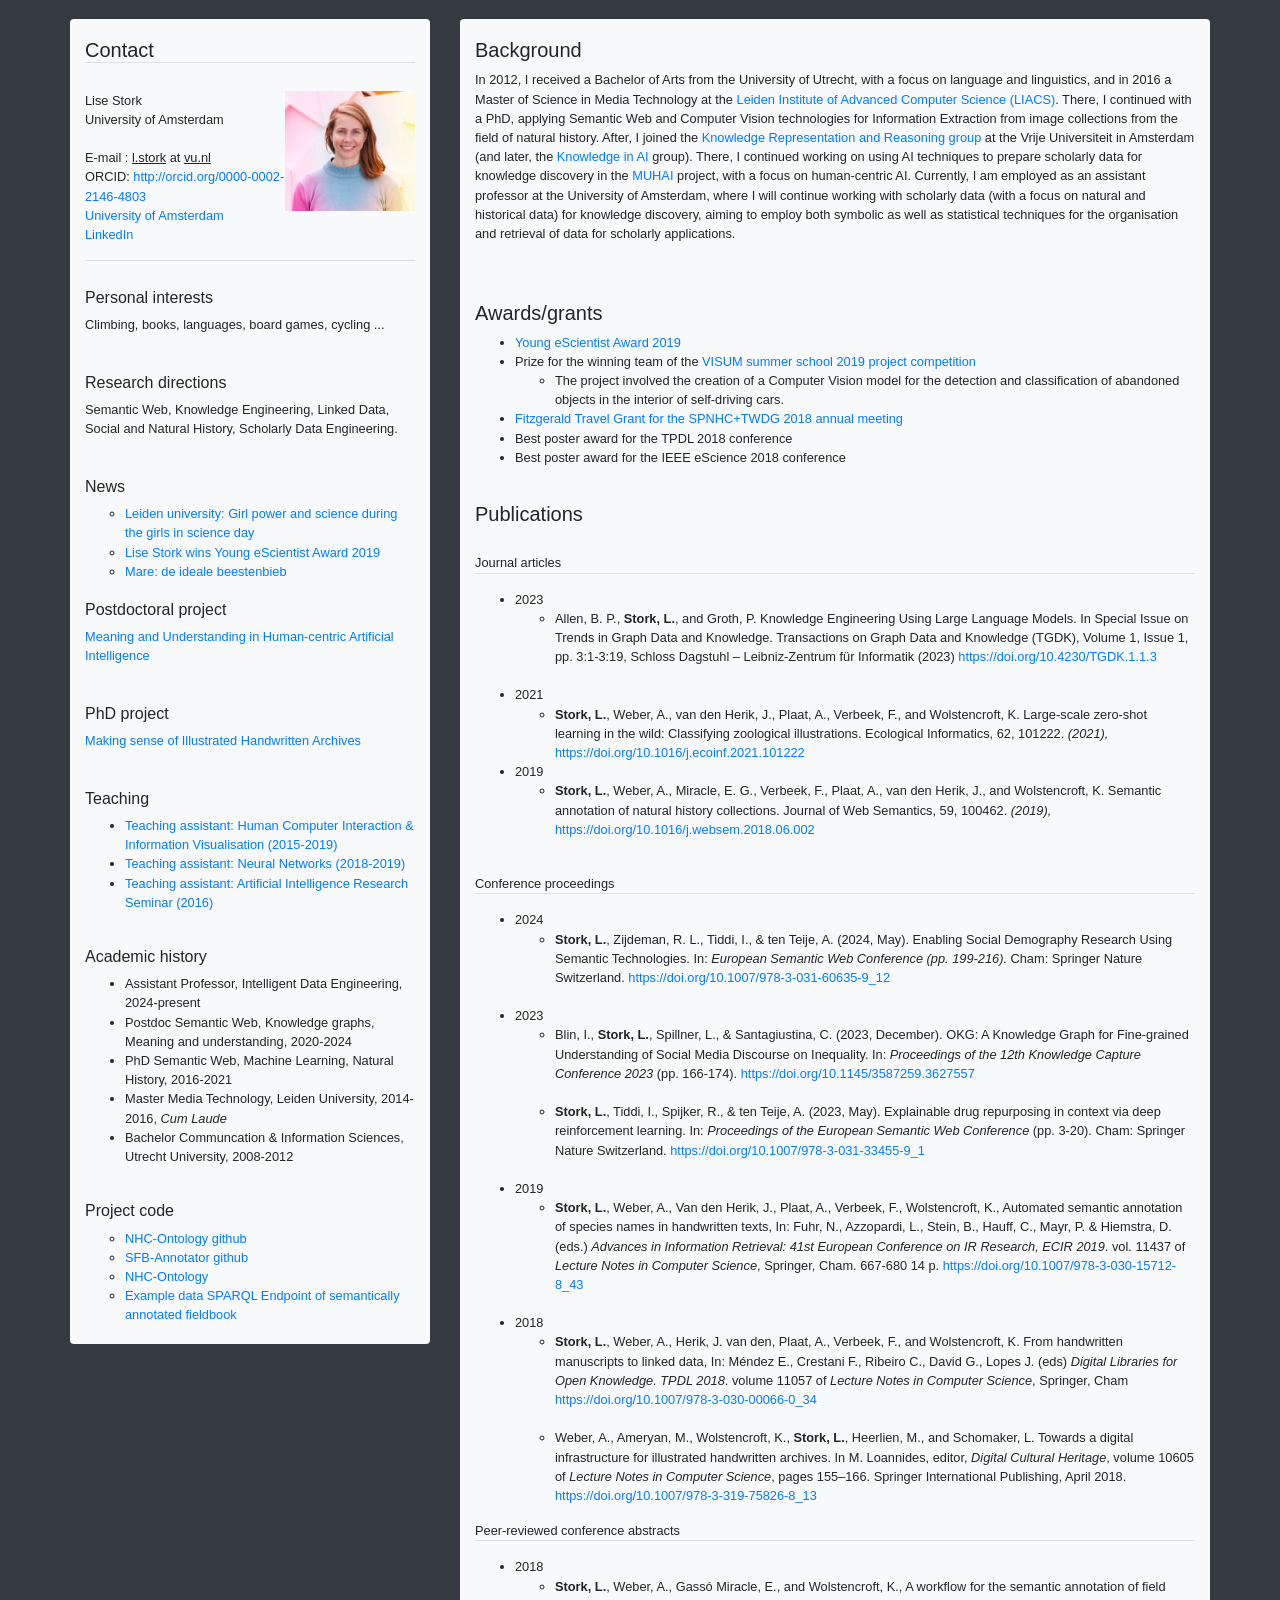
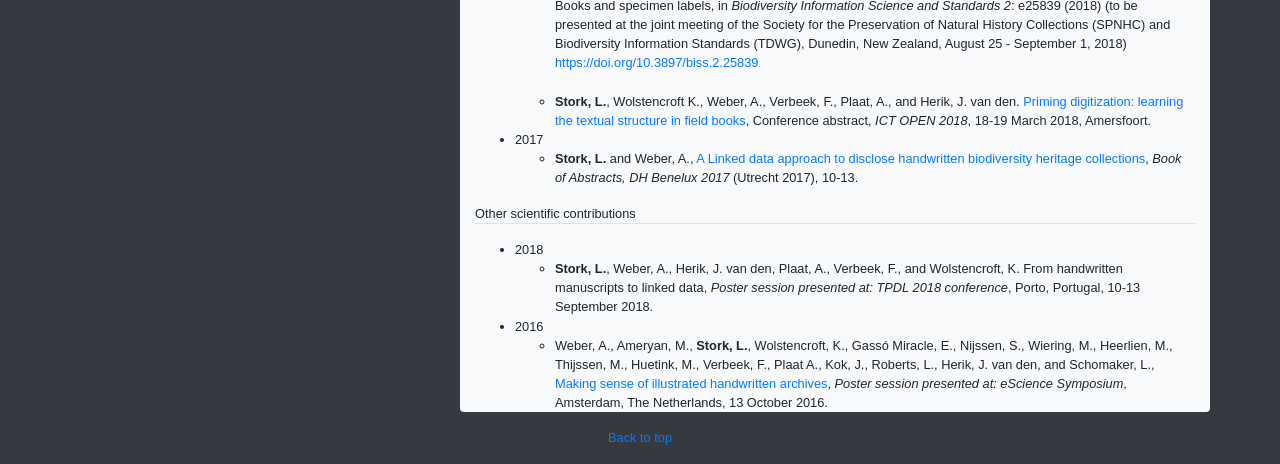
==== index.html @ b37b6c78 "update" ====
<!doctype html>
<html lang="en">
  <head>
    <meta charset="utf-8">
    <meta name="viewport" content="width=device-width, initial-scale=1, shrink-to-fit=yes">
    <meta name="description" content="">
    <meta name="author" content="">
    <link rel="icon" href="../../../../favicon.ico">

    <title>Lise Stork</title>

    <!-- Bootstrap core CSS -->
<!-- Latest compiled and minified CSS -->
		<!-- Latest compiled and minified CSS -->
	<link rel="stylesheet" href="css/bootstrap.css">



    <!-- <link rel="stylesheet" href="academicpage.css"> -->
  <!-- </head> -->

  <body font-size=small class="bg-dark">

    <div class="container">
<!--        <main role="main" class="container rounded">
 --> 
		<div class="row">

          	<div class="col-12">
          	<br>
<!-- 				<div class="col-12 bg-light rounded" style="background: url('images/patroon.jpg') no-repeat center center /cover"> -->
<!-- 			<div class="col-12 bg-light rounded" no-repeat center center /cover">
					<br>
		        	<h5 align = "center" class="font-italic ">Lise Stork</h5>
				    <p align = "center" class="mb-0">Assistant Professor at <a href="indelab.org">INDElab</a>, the University of Amsterdam<br>
				    <small></small></p>
				    <br>			
				</div>
			</div> -->

		</div>

		<br>

        <div class = "row">

          		<div class="col-md-4">
          		     <div class="col-md-12 bg-light rounded">

<!--           <div class="bg-light rounded">
 -->          	<br>
            			<h5 class="border-bottom"><span class="glyphicon glyphicon-envelope">Contact</span></h5>
            			<br>
<!-- 	            			<div class="row">
	            					<div class="col-sm-12"> -->
	            						<img src="images/photo.png" width="130" height="120" align="right">
		            						<address>
		        								Lise Stork <br>
												University of Amsterdam<br>
												<br>
												E-mail : <u>l.stork</u> at <u>vu.nl</u><br>
												ORCID: <a href="http://orcid.org/0000-0002-2146-4803">http://orcid.org/0000-0002-2146-4803</a>
            									<br>
            									<a href="https://www.uva.nl/profiel/s/t/l.stork/l.stork.html">University of Amsterdam</a><br>
            									<a href="https://nl.linkedin.com/in/lise-stork-931300103">LinkedIn</a><br>
											</address>
		 				<h5 class="border-top"><span class="glyphicon glyphicon-envelope"></span></h5>

		 				<br>
          				<h6 class=" border-none">Personal interests</h6>
            			Climbing, books, languages, board games, cycling ... 
            			<br><br><br>
          
          				<h6 class=" border-none">Research directions</h6>
            			Semantic Web, Knowledge Engineering, Linked Data, Social and Natural History, Scholarly Data Engineering. 
            			<br><br><br>
     

				        <h6 class=" border-none">News</h6>
				            <ol class="list-unstyled mb-0">
				             <ul>
				                <!-- <li><a href="">E-data & Research</a></li> -->
				             	<li><a href="https://www.universiteitleiden.nl/en/news/2020/02/girl-power-and-science-during-the-girls-in-science-day">Leiden university: Girl power and science during the girls in science day</a></li>
				               	<li><a href="https://www.esciencecenter.nl/news/lise-stork-wins-young-escientist-award-2019/">Lise Stork wins Young eScientist Award 2019</a></li>
				                <li><a href="http://www.mareonline.nl/archive/2018/09/20/de-ideale-beestenbieb">Mare: de ideale beestenbieb</a></li>
				              </ul>
				            </ol>
            				<br>
			            <h6 class=" border-none">Postdoctoral project</h6>
			         
	         				<a data-toggle="collapse" href="#collapseProject" role="button" aria-expanded="true" aria-controls="collapseProject">Meaning and Understanding in Human-centric Artificial Intelligence</a>

	         				<div class="collapse" id="collapseProject">
	         					<div class="card card-body">
	         					 <br>
	         					<a href="https://muhai.univiu.org/">Project website</a>
	         					</div>
	         				</div>
  							<br><br><br>

			            <h6 class=" border-none">PhD project</h6>
			         
	         				<a data-toggle="collapse" href="#collapseProject" role="button" aria-expanded="true" aria-controls="collapseProject">Making sense of Illustrated Handwritten Archives </a>

	         				<div class="collapse" id="collapseProject">
	         					<div class="card card-body">
	         					The project aims to develop a technologically advanced and user-centered digital environment that provides access to archives containing handwritten notes and illustrations. This technological tool, that combines both image and textual recognition, allows, for the first time, an integrated study of underexplored scientific heritage collections and archives in general. <br>
	         					<a href="http://www.makingsenseproject.org">Making sense of Illustrated Handwritten Archives project website</a>
	         					</div>
	         				</div>
  							<br><br><br>
          				<h6 class=" border-none">Teaching</h6>
				            <ul>
				         		<li>
				         			<a href="https://studiegids.universiteitleiden.nl/courses/85229/human-computer-interaction-information-visualization">Teaching assistant: Human Computer Interaction & Information Visualisation (2015-2019)</a>
				         		</li>
				         		<li>
				         			<a href="https://studiegids.universiteitleiden.nl/courses/96375/deep-learning-and-neural-networks">Teaching assistant: Neural Networks (2018-2019)</a>
				         		</li>
				         		<li>
				         		    <a href="https://studiegids.universiteitleiden.nl/courses/93229/research-seminar-artificial-intelligence">Teaching assistant: Artificial Intelligence Research Seminar (2016)</a>
				         		</li>
				         	</ul>
				         	<br>
			            <h6 class=" border-none">Academic history</h6>

				            <ul>
				            <li> 
				              Assistant Professor, Intelligent Data Engineering, 2024-present
				             <li> 
				              Postdoc Semantic Web, Knowledge graphs, Meaning and understanding, 2020-2024
				            <li> 
				              PhD Semantic Web, Machine Learning, Natural History, 2016-2021
				            <li>
				              Master Media Technology, Leiden University, 2014-2016, <i>Cum Laude</i>
				            </li>
				         		<li>
				         			Bachelor Communcation & Information Sciences, Utrecht University, 2008-2012
				         		</li>
				            </ul>
				         	<br>
	          			<h6 class=" border-none">Project code</h6>
				            <ol class="list-unstyled mb-0">
				             <ul>
				                <li><a href="https://github.com/lisestork/NHC-Ontology">NHC-Ontology github</a></li>
				                <li><a href="https://github.com/lisestork/sfb-annotator">SFB-Annotator github</a></li>
				                <li><a href="http://makingsense.liacs.nl/rdf/nhc/">NHC-Ontology</a></li>
				                <li><a href="http://makingsense.liacs.nl/rdf4j-server/repositories/NC">Example data SPARQL Endpoint of semantically annotated fieldbook</a></li>
				              </ul>
				            </ol>
				            <br>
            <!-- </div> -->
			<!-- </div> -->
          <!-- </div> -->
          			</div>
        		</div><!-- /.blog-sidebar -->

        		<div class="col-sm-8 ">
        			<div class="col-md-12 bg-light rounded">

        			<br>
			         <h5 class="border-none">Background</h5>

			         In 2012, I received a Bachelor of Arts from the University of Utrecht, with a focus on language and linguistics, and in 2016 
			         a Master of Science in Media Technology at the <a href="https://liacs.leidenuniv.nl/">Leiden Institute of Advanced Computer Science (LIACS)</a>. There, I continued with a PhD, applying Semantic Web and Computer Vision technologies for Information Extraction from image collections from the field of natural history. After, I joined the <a href="https://krr.cs.vu.nl/members/">Knowledge Representation and Reasoning group</a> at the Vrije Universiteit in Amsterdam (and later, the <a href="https://kai.cs.vu.nl/">Knowledge in AI</a> group). There, I continued working on using AI techniques to prepare scholarly data for knowledge discovery in the <a href="https://muhai.univiu.org/">MUHAI</a> project, with a focus on human-centric AI. Currently, I am employed as an assistant professor at the University of Amsterdam, where I will continue working with scholarly data (with a focus on natural and historical data) for knowledge discovery, aiming to employ both symbolic as well as statistical techniques for the organisation and retrieval of data for scholarly applications.   
			         <br><br><br>

<!-- 			         <h5 class="border-none">Research interests</h5>

			         	<ul>
			         		<li>
			         			Link prediction in Knowledge Graphs
			         		</li>
			         		<li>
			         			Object recognition/zero-shot learning in the wild
			         		</li>
			         		<li>
			         			Semantic image annotation
			         		</li>
			         		<li>
			         			Knowledge-based computer vision
			         		</li>        		
			         	</ul> -->

			         	<br>

			            <h5 class="border-none">Awards/grants</h5>
			            	<ul>
			            	  <li>
			            			<a href="https://www.esciencecenter.nl/news/lise-stork-wins-young-escientist-award-2019/">Young eScientist Award 2019</a>
			            	  </li>
			            	  <li>
			            	  Prize for the winning team of the <a href="https://github.com/visum-summerschool/visum-competition2019">VISUM summer school 2019 project competition</a>
			            	  	<ul>
			            	  		<li>
			            	  		The project involved the creation of a Computer Vision model for the detection and classification of abandoned objects in the interior of self-driving cars.
			            	  		</li>
			            	  	</ul>
			            	  </li>
			            	  <li>
			        			<a href="http://spnhc-tdwg2018.nz/travel-grants/">Fitzgerald Travel Grant for the SPNHC+TWDG 2018 annual meeting</a>
			        	      </li>
			            	  <li>
			                  		Best poster award for the TPDL 2018 conference
			                  </li>
			                  <li>
			                  		Best poster award for the IEEE eScience 2018 conference
			                  </li>
			            	</ul>   

			           	<br>
			          	<h5 class=" border-none">Publications</h5>  
			          	<br>
				 		<p class="border-bottom">
				            Journal articles
				       	<ul>
				          </p>
				           <li>2023</li>
				           <ul> 
				           <li> 
				           		Allen, B. P., <b>Stork, L.</b>, and Groth, P. Knowledge Engineering Using Large Language Models. In Special Issue on Trends in Graph Data and Knowledge. Transactions on Graph Data and Knowledge (TGDK), Volume 1, Issue 1, pp. 3:1-3:19, Schloss Dagstuhl – Leibniz-Zentrum für Informatik (2023) <a href=https://doi.org/10.4230/TGDK.1.1.3>https://doi.org/10.4230/TGDK.1.1.3</a>
							</li>
							</ul>
							<br>    
				          	<li>2021</li>
				          		<ul>
				          			<li>
				          				<b>Stork, L.</b>, Weber, A., van den Herik, J., Plaat, A., Verbeek, F., and Wolstencroft, K. Large-scale zero-shot learning in the wild: Classifying zoological illustrations. Ecological Informatics, 62, 101222. <i>(2021),</i> <a href=https://doi.org/10.1016/j.ecoinf.2021.101222>https://doi.org/10.1016/j.ecoinf.2021.101222</a>

				          			</li>
				          		</ul>   

				          	<li>2019</li>
				          		<ul>
				          			<li>
				          				<b>Stork, L.</b>, Weber, A., Miracle, E. G., Verbeek, F., Plaat, A., van den Herik, J., and Wolstencroft, K. Semantic annotation of natural history collections. Journal of Web Semantics, 59, 100462. <i>(2019),</i> <a href=https://doi.org/10.1016/j.websem.2018.06.002>https://doi.org/10.1016/j.websem.2018.06.002</a>
				          			</li>
				          		</ul>
				          </ul>
				        <br>

			          <p class="border-bottom">
			            Conference proceedings
			          </p>
			          <ul>
			          <li>2024</li>
			           <ul>
			           	<li>
						<b>Stork, L.</b>, Zijdeman, R. L., Tiddi, I., & ten Teije, A. (2024, May). Enabling Social Demography Research Using Semantic Technologies. In: <i> European Semantic Web Conference (pp. 199-216). </i> Cham: Springer Nature Switzerland. <a href="https://doi.org/10.1007/978-3-031-60635-9_12">https://doi.org/10.1007/978-3-031-60635-9_12</a> 
						</li>
          				</ul>
			  			<br>

			  			<li>2023</li>
			  			<ul> 
			  			<li> 
			  			Blin, I., <b>Stork, L.</b>, Spillner, L., & Santagiustina, C. (2023, December). OKG: A Knowledge Graph for Fine-grained Understanding of Social Media Discourse on Inequality. In:  <i>Proceedings of the 12th Knowledge Capture Conference 2023 </i> (pp. 166-174). <a href="https://doi.org/10.1145/3587259.3627557">https://doi.org/10.1145/3587259.3627557</a> 
			  			</li>
			  			<br>
			  			<li>
			  			<b>Stork, L.</b>, Tiddi, I., Spijker, R., & ten Teije, A. (2023, May). Explainable drug repurposing in context via deep reinforcement learning. In: <i> Proceedings of the European Semantic Web Conference </i> (pp. 3-20). Cham: Springer Nature Switzerland. <a href="https://doi.org/10.1007/978-3-031-33455-9_1">https://doi.org/10.1007/978-3-031-33455-9_1</a>
			  			</li>
			  			</ul>

			  			<br>

			            <li>2019</li>
			              <ul>
			                <li>
			                <b>Stork, L.</b>, Weber, A., Van den Herik, J., Plaat, A., Verbeek, F., Wolstencroft, K., Automated semantic annotation of species names in handwritten texts, In: Fuhr, N., Azzopardi, L., Stein, B., Hauff, C., Mayr, P. & Hiemstra, D. (eds.) <i>Advances in Information Retrieval: 41st European Conference on IR Research, ECIR 2019</i>. vol. 11437 of <i>Lecture Notes in Computer Science</i>, Springer, Cham. 667-680 14 p. <a href="https://doi.org/10.1007/978-3-030-15712-8_43">https://doi.org/10.1007/978-3-030-15712-8_43</a> 
			                </li>
			              </ul>
			  			<br>

			          	<li>2018</li>
			          		<ul>
			          			<li>
			          			<b>Stork, L.</b>, Weber, A., Herik, J. van den, Plaat, A., Verbeek, F., and Wolstencroft, K. From handwritten manuscripts to linked data, In: Méndez E., Crestani F., Ribeiro C., David G., Lopes J. (eds) <i>Digital Libraries for Open Knowledge. TPDL 2018</i>. volume 11057 of <i>Lecture Notes in Computer Science</i>, Springer, Cham <a href="https://doi.org/10.1007/978-3-030-00066-0_34">https://doi.org/10.1007/978-3-030-00066-0_34</a>
			          			</li>
			          			<br>
			          			<li>
			          			Weber, A., Ameryan, M., Wolstencroft, K., <b>Stork, L.</b>, Heerlien, M., and Schomaker, L. Towards a digital infrastructure for illustrated handwritten archives. In M. Loannides, editor, <i>Digital Cultural Heritage</i>, volume 10605 of <i>Lecture Notes in Computer Science</i>, pages 155–166. Springer International Publishing, April 2018. <a href=https://doi.org/10.1007/978-3-319-75826-8_13>https://doi.org/10.1007/978-3-319-75826-8_13</a>
			          			</li>
			          		</ul>
			          </ul>

			          <p class="border-bottom">
			            Peer-reviewed conference abstracts
			          </p>
			          <ul> 
			          	<li>2018</li>
			          		<ul>
			          			<li>
			          			    <b>Stork, L.</b>, Weber, A., Gassó Miracle, E., and Wolstencroft, K., A workflow for the semantic annotation of field Books and specimen labels, in <i>Biodiversity Information Science and Standards 2</i>: e25839 (2018) (to be presented at the joint meeting of the Society for the Preservation of Natural History Collections (SPNHC) and Biodiversity Information Standards (TDWG), Dunedin, New Zealand, August 25 - September 1, 2018) <a href="https://doi.org/10.3897/biss.2.25839">https://doi.org/10.3897/biss.2.25839</a>
			          			</li>
			          			<br>
			          			<li>
			          				<b>Stork, L.</b>, Wolstencroft K., Weber, A., Verbeek, F., Plaat, A., and Herik, J. van den. <a href="http://liacs.leidenuniv.nl/~plaata1/papers/Priming2018.pdf"> Priming digitization: learning the textual structure in field books</a>, Conference abstract, <i>ICT OPEN 2018</i>, 18-19 March 2018, Amersfoort.
			          			</li>
			          		</ul>
			          	<li>2017</li>
			          		<ul>
			          			<li>
			          				<b>Stork, L.</b> and Weber, A., <a href="https://ris.utwente.nl/ws/portalfiles/portal/13513572/Andreas_Weber_DHBenelux.pdf">A Linked data approach to disclose handwritten biodiversity heritage collections</a>, <i> Book of Abstracts, DH Benelux 2017</i> (Utrecht 2017), 10-13.
			          			</li>
			          		</ul>
			          </ul>

			 		<p class="border-bottom">
			            Other scientific contributions
			          </p>
			          <ul>
			          <li>2018</li>
			            <ul>
			                <li>
			                <b>Stork, L.</b>, Weber, A., Herik, J. van den, Plaat, A., Verbeek, F., and Wolstencroft, K. From handwritten manuscripts to linked data, <i>Poster session presented at: TPDL 2018 conference</i>, Porto, Portugal, 10-13 September 2018.
			                </li>
			            </ul>
			          	<li>2016</li>
			          		<ul>
			          			<li>
			          				Weber, A., Ameryan, M., <b>Stork, L.</b>, Wolstencroft, K., Gassó Miracle, E., Nijssen, S., Wiering, M., Heerlien, M., Thijssen, M., Huetink, M., Verbeek, F., Plaat A., Kok, J., Roberts, L., Herik, J. van den, and Schomaker, L., <a href="https://drive.google.com/file/d/0B_--W-ZD9dxaaG02YUE4V1JhUTg/view">Making sense of illustrated handwritten archives</a>, <i>Poster session presented at: eScience Symposium</i>, Amsterdam, The Netherlands, 13 October 2016. 
			          			</li>
			          		</ul>
			          	</ul>

<!-- 			          <h5 class=" border-none">Presentations</h5>  

			        <ul>
			      	  <li>
					   Leiden, The Netherlands, 2019: Analysing historical manuscripts with digital techniques, <a href="https://www.universiteitleiden.nl/en/news/2020/02/girl-power-and-science-during-the-girls-in-science-day">Girls in Science Day</a>. 
			         </li>
			         <br>
			         <li>
			          Leiden, The Netherlands, 2019: Semi-automated semantic annotation of field notes and specimen labels. <i>Center for Computational Life Science</i>.
			         </li>
			        <br>
			       	 <li>
					   Amsterdam, The Netherlands, 2019: Invited conference talk, <i>The 18th Dutch-Belgian Information Retrieval Workshop</i>. 
			         </li>
			         <br>
			         <li>
					   Cologne, Germany, 2019: Automated semantic annotation of species names in handwritten texts, Conference presentation, <i>41st European Conference on Information Retrieval</i>. 
			         </li>
			         <br>
			          <li>
			          Dunedin, New Zealand, 2018: <a href="https://doi.org/10.3897/biss.2.25839">A workflow for the semantic annotation of field books and specimen labels</a>, Conference presentation, <i>SPNHC-TDWG 2018</i>.
			          </li>
			          <br>
			        	<li>
			        	Amersfoort, the Netherlands, 2018: Priming digitization: learning the textual structure in field books, Conference presentation, <i>ICT OPEN 2018</i>.
			        	</li>
			          <br>
			        	<li>
						   Enschede, the Netherlands, 2017: Towards an infrastructure for illustrated handwritten archives, ITC Faculty (together with Andreas Weber, Steps, Twente University).
						</li>
					  <br>
					</ul> -->
			    </div>
      			</div><!-- /.column -->
      	</div> <!-- .row -->
	<!-- </div>/.blog-main -->
    </div><!-- /.container -->

    <footer class="blog-footer">
    	<p align="center">
        	<a href="#">Back to top</a>
        </p>
    </footer>

    <!-- Bootstrap core JavaScript
    ================================================== -->
    <!-- Placed at the end of the document so the pages load faster -->
    <script src="https://code.jquery.com/jquery-3.2.1.slim.min.js" integrity="sha384-KJ3o2DKtIkvYIK3UENzmM7KCkRr/rE9/Qpg6aAZGJwFDMVNA/GpGFF93hXpG5KkN" crossorigin="anonymous"></script>
    <script>window.jQuery || document.write('<script src="../../assets/js/vendor/jquery-slim.min.js"><\/script>')</script>
    <script src="js/popper.min.js"></script>
    <script src="js/bootstrap.min.js"></script>
    <script src="js/holder.min.js"></script>
    <script>
      Holder.addTheme('thumb', {
        bg: '#55595c',
        fg: '#eceeef',
        text: 'Thumbnail'
      });
    </script>
  </body>
</html>
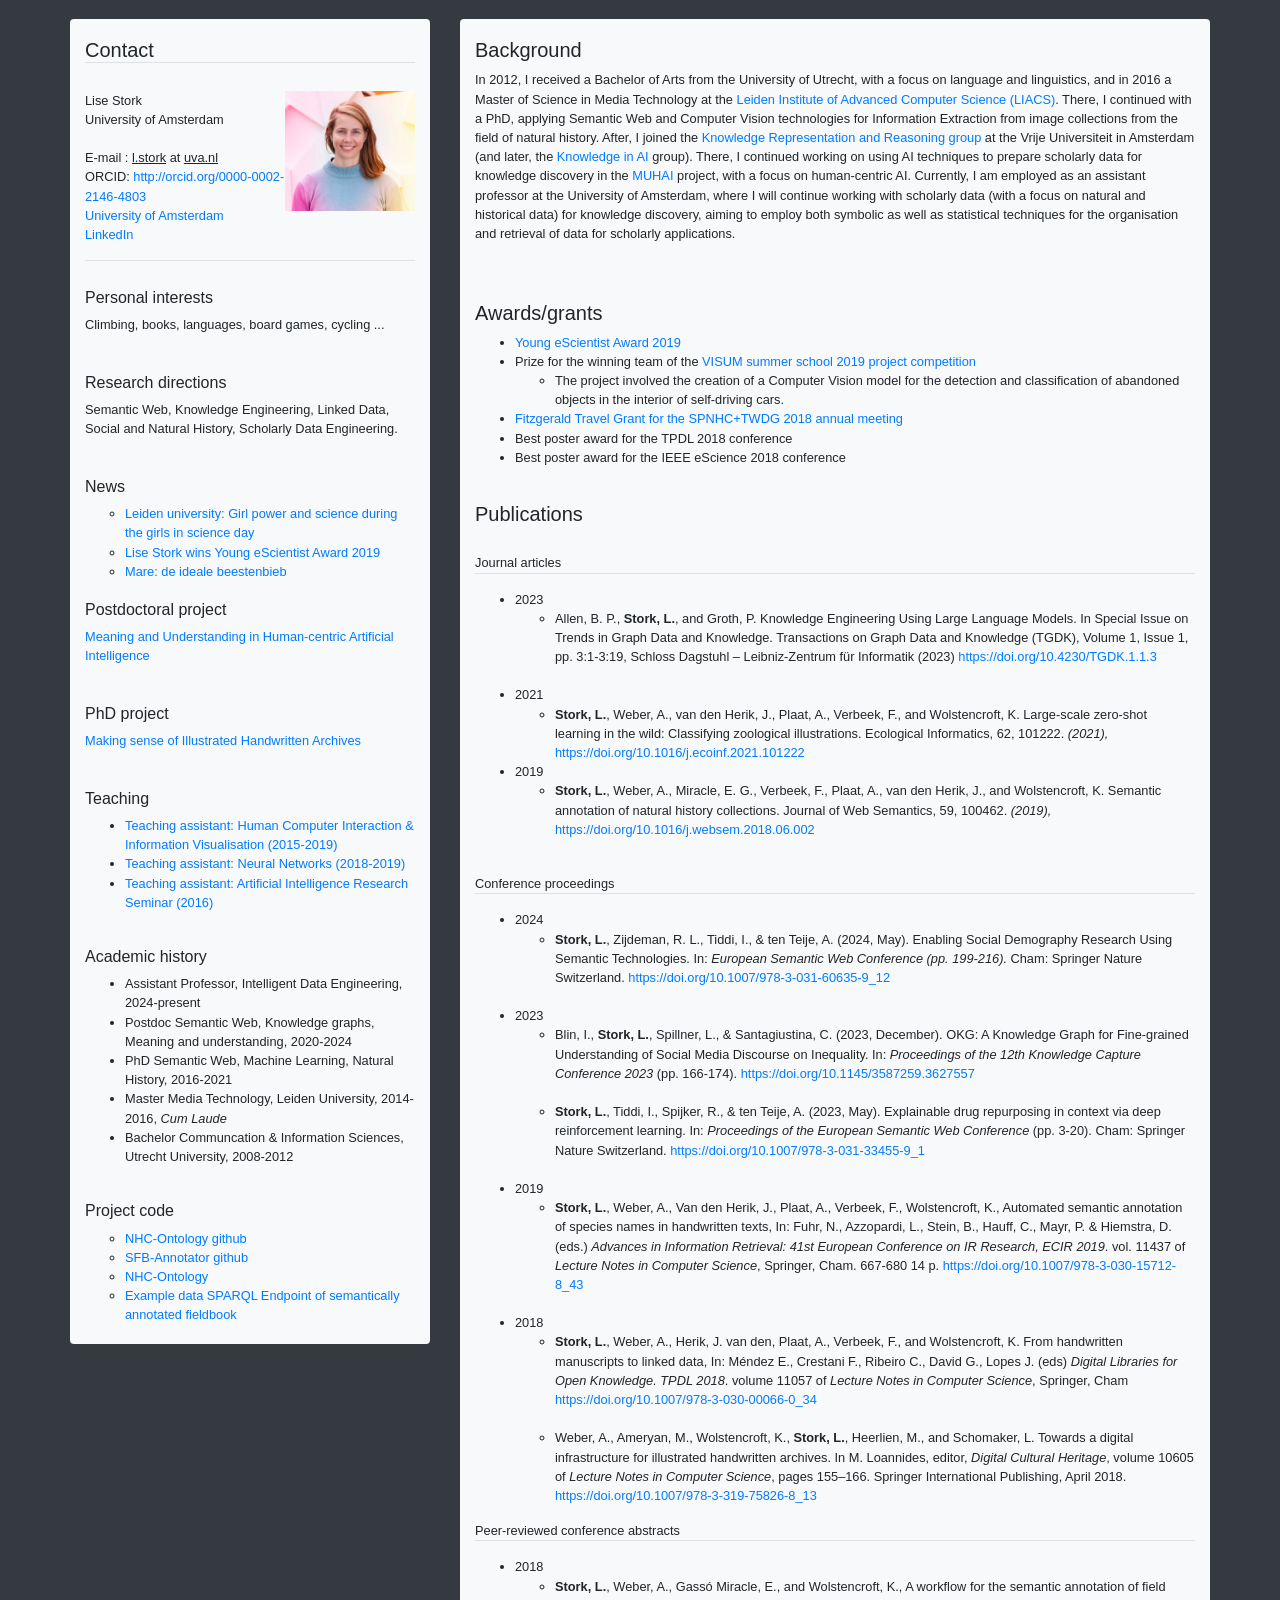
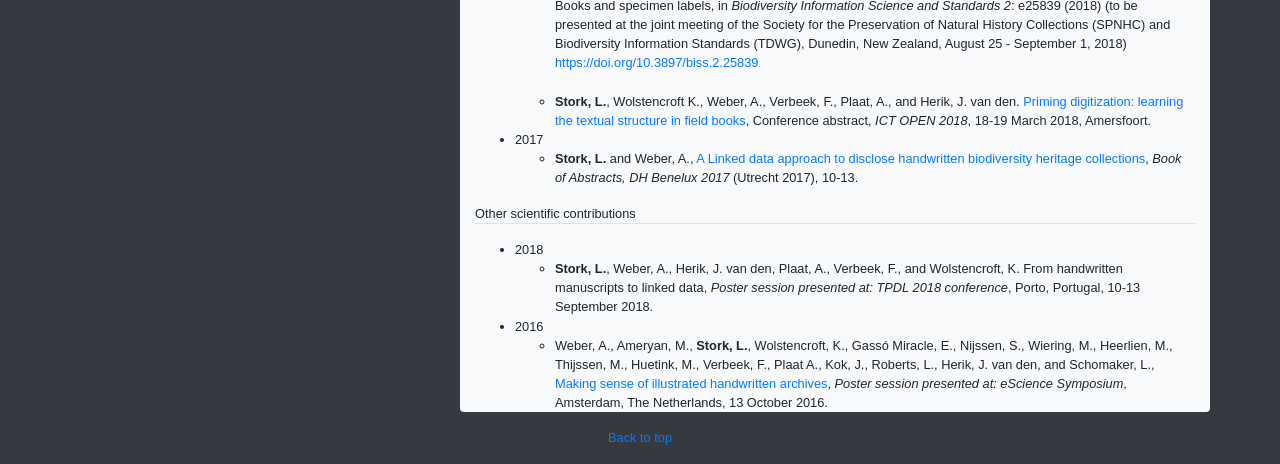
==== commit aa4d4f03: "update" ====
--- a/index.html
+++ b/index.html
@@ -58,7 +58,7 @@
 		        								Lise Stork <br>
 												University of Amsterdam<br>
 												<br>
-												E-mail : <u>l.stork</u> at <u>vu.nl</u><br>
+												E-mail : <u>l.stork</u> at <u>uva.nl</u><br>
 												ORCID: <a href="http://orcid.org/0000-0002-2146-4803">http://orcid.org/0000-0002-2146-4803</a>
             									<br>
             									<a href="https://www.uva.nl/profiel/s/t/l.stork/l.stork.html">University of Amsterdam</a><br>
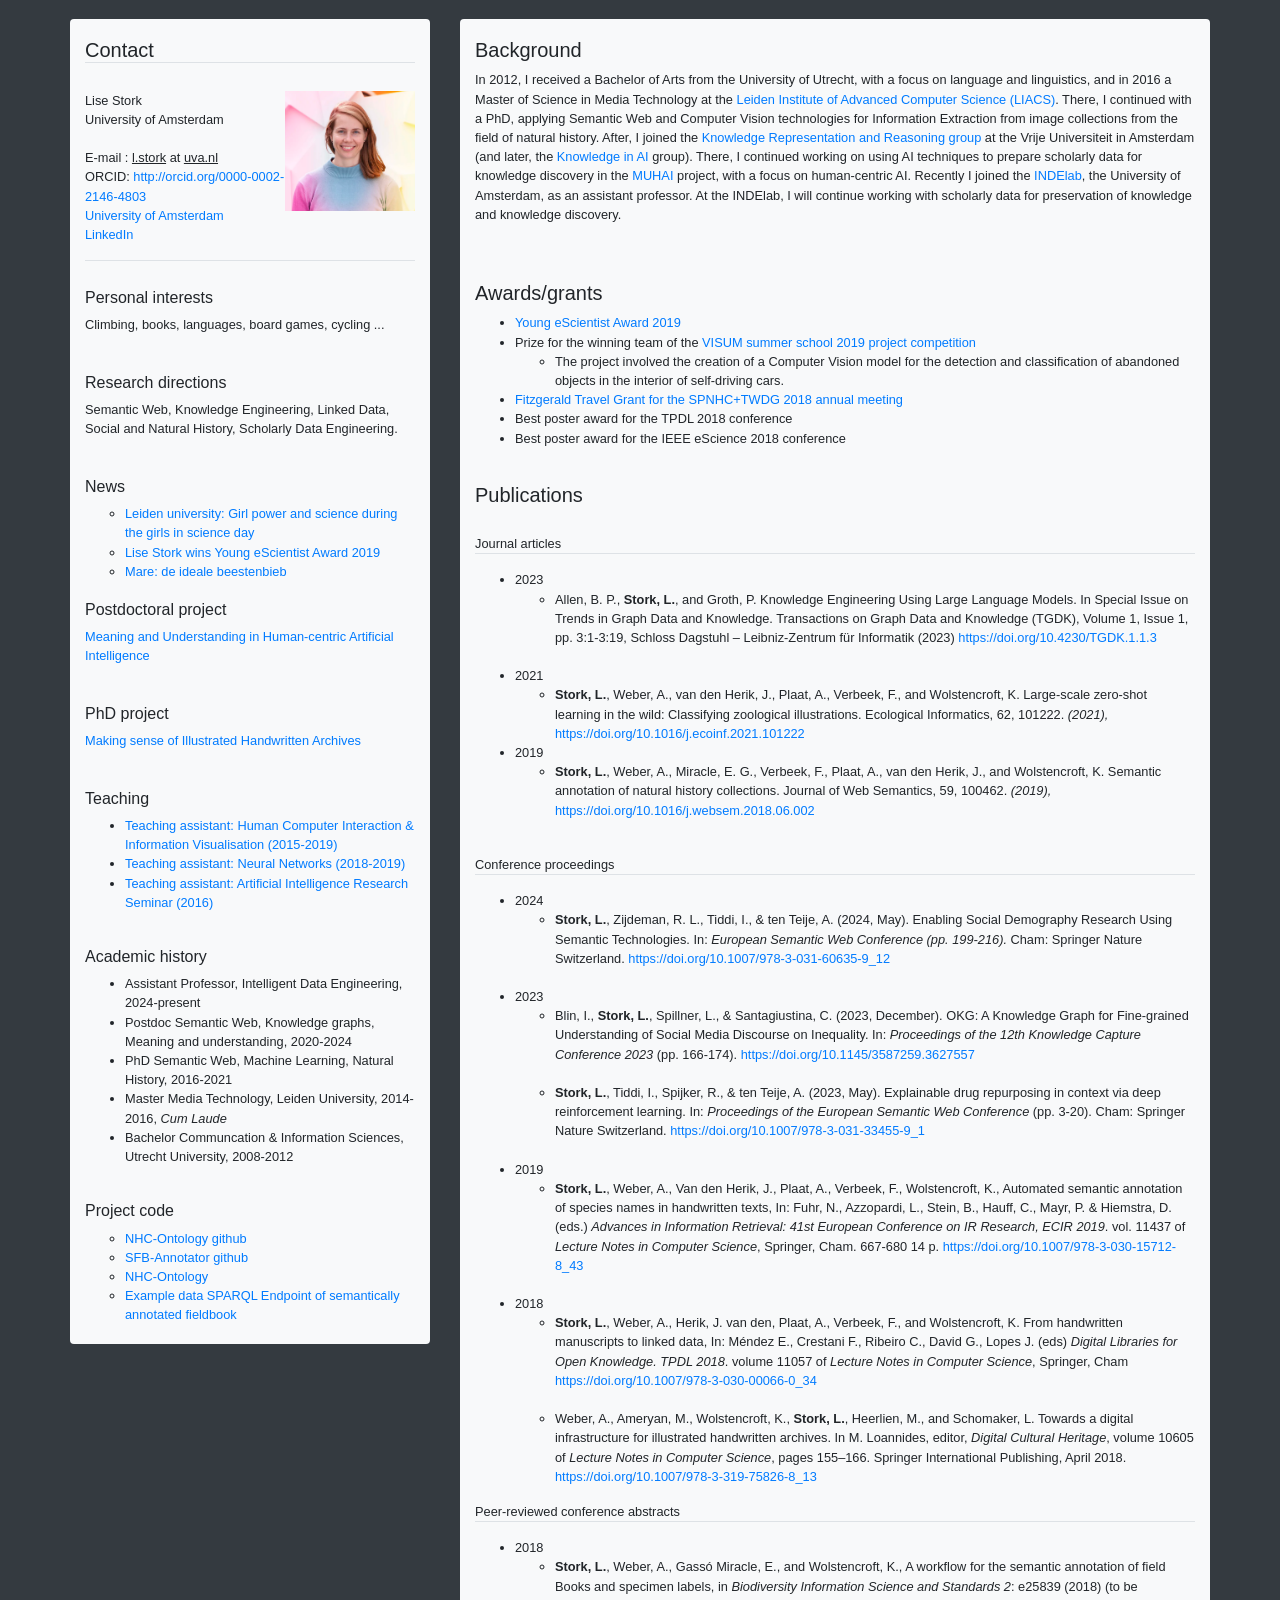
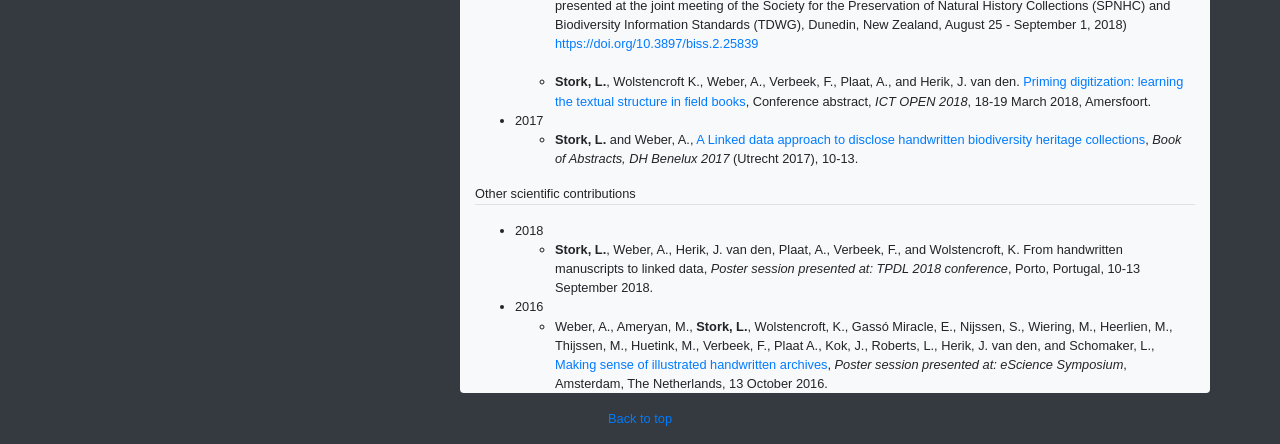
==== commit 6c010b1c: "changes" ====
--- a/index.html
+++ b/index.html
@@ -162,7 +162,7 @@
 			         <h5 class="border-none">Background</h5>
 
 			         In 2012, I received a Bachelor of Arts from the University of Utrecht, with a focus on language and linguistics, and in 2016 
-			         a Master of Science in Media Technology at the <a href="https://liacs.leidenuniv.nl/">Leiden Institute of Advanced Computer Science (LIACS)</a>. There, I continued with a PhD, applying Semantic Web and Computer Vision technologies for Information Extraction from image collections from the field of natural history. After, I joined the <a href="https://krr.cs.vu.nl/members/">Knowledge Representation and Reasoning group</a> at the Vrije Universiteit in Amsterdam (and later, the <a href="https://kai.cs.vu.nl/">Knowledge in AI</a> group). There, I continued working on using AI techniques to prepare scholarly data for knowledge discovery in the <a href="https://muhai.univiu.org/">MUHAI</a> project, with a focus on human-centric AI. Currently, I am employed as an assistant professor at the University of Amsterdam, where I will continue working with scholarly data (with a focus on natural and historical data) for knowledge discovery, aiming to employ both symbolic as well as statistical techniques for the organisation and retrieval of data for scholarly applications.   
+			         a Master of Science in Media Technology at the <a href="https://liacs.leidenuniv.nl/">Leiden Institute of Advanced Computer Science (LIACS)</a>. There, I continued with a PhD, applying Semantic Web and Computer Vision technologies for Information Extraction from image collections from the field of natural history. After, I joined the <a href="https://krr.cs.vu.nl/members/">Knowledge Representation and Reasoning group</a> at the Vrije Universiteit in Amsterdam (and later, the <a href="https://kai.cs.vu.nl/">Knowledge in AI</a> group). There, I continued working on using AI techniques to prepare scholarly data for knowledge discovery in the <a href="https://muhai.univiu.org/">MUHAI</a> project, with a focus on human-centric AI. Recently I joined the <a href="https://indelab.org/">INDElab</a>, the University of Amsterdam, as an assistant professor. At the INDElab, I will continue working with scholarly data for preservation of knowledge and knowledge discovery.   
 			         <br><br><br>
 
 <!-- 			         <h5 class="border-none">Research interests</h5>
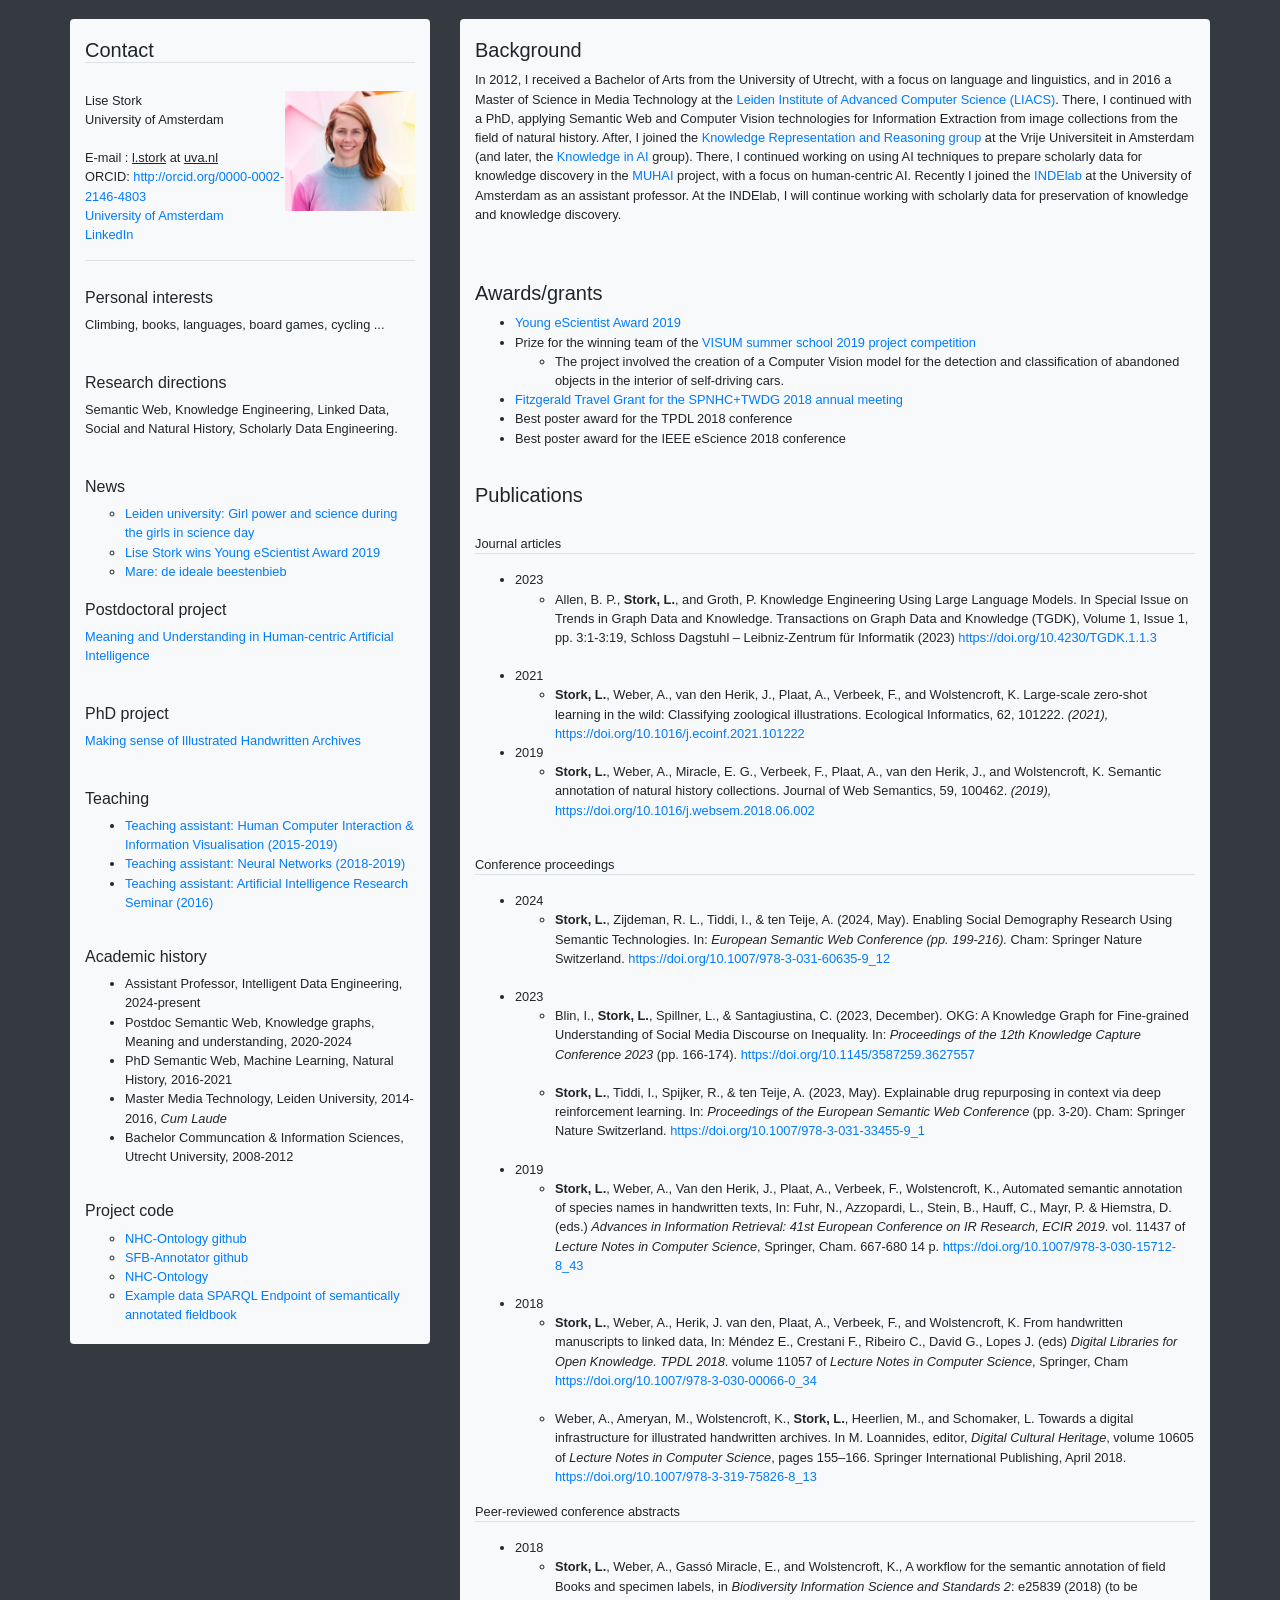
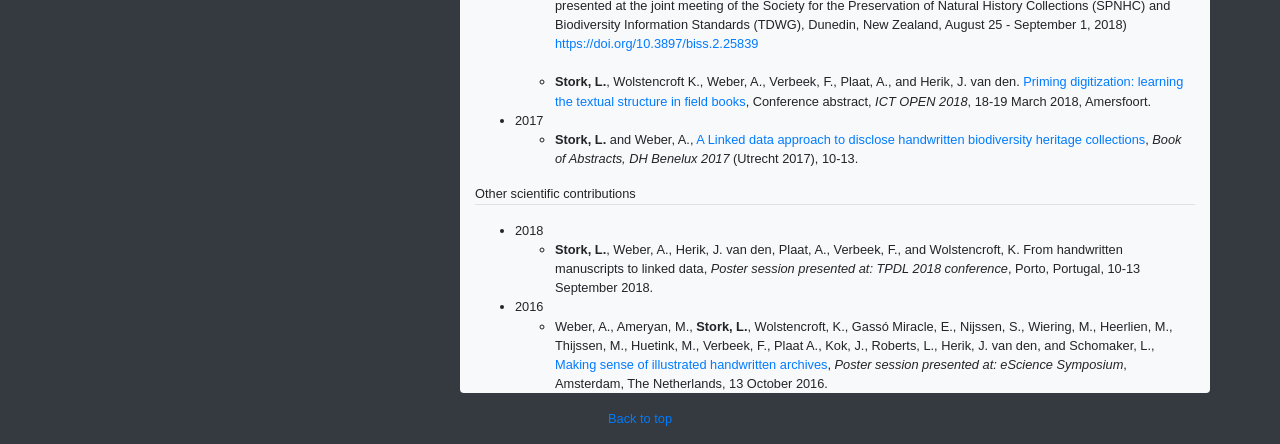
==== commit f847897d: "website updates" ====
--- a/index.html
+++ b/index.html
@@ -162,7 +162,7 @@
 			         <h5 class="border-none">Background</h5>
 
 			         In 2012, I received a Bachelor of Arts from the University of Utrecht, with a focus on language and linguistics, and in 2016 
-			         a Master of Science in Media Technology at the <a href="https://liacs.leidenuniv.nl/">Leiden Institute of Advanced Computer Science (LIACS)</a>. There, I continued with a PhD, applying Semantic Web and Computer Vision technologies for Information Extraction from image collections from the field of natural history. After, I joined the <a href="https://krr.cs.vu.nl/members/">Knowledge Representation and Reasoning group</a> at the Vrije Universiteit in Amsterdam (and later, the <a href="https://kai.cs.vu.nl/">Knowledge in AI</a> group). There, I continued working on using AI techniques to prepare scholarly data for knowledge discovery in the <a href="https://muhai.univiu.org/">MUHAI</a> project, with a focus on human-centric AI. Recently I joined the <a href="https://indelab.org/">INDElab</a>, the University of Amsterdam, as an assistant professor. At the INDElab, I will continue working with scholarly data for preservation of knowledge and knowledge discovery.   
+			         a Master of Science in Media Technology at the <a href="https://liacs.leidenuniv.nl/">Leiden Institute of Advanced Computer Science (LIACS)</a>. There, I continued with a PhD, applying Semantic Web and Computer Vision technologies for Information Extraction from image collections from the field of natural history. After, I joined the <a href="https://krr.cs.vu.nl/members/">Knowledge Representation and Reasoning group</a> at the Vrije Universiteit in Amsterdam (and later, the <a href="https://kai.cs.vu.nl/">Knowledge in AI</a> group). There, I continued working on using AI techniques to prepare scholarly data for knowledge discovery in the <a href="https://muhai.univiu.org/">MUHAI</a> project, with a focus on human-centric AI. Recently I joined the <a href="https://indelab.org/">INDElab</a> at the University of Amsterdam as an assistant professor. At the INDElab, I will continue working with scholarly data for preservation of knowledge and knowledge discovery.   
 			         <br><br><br>
 
 <!-- 			         <h5 class="border-none">Research interests</h5>
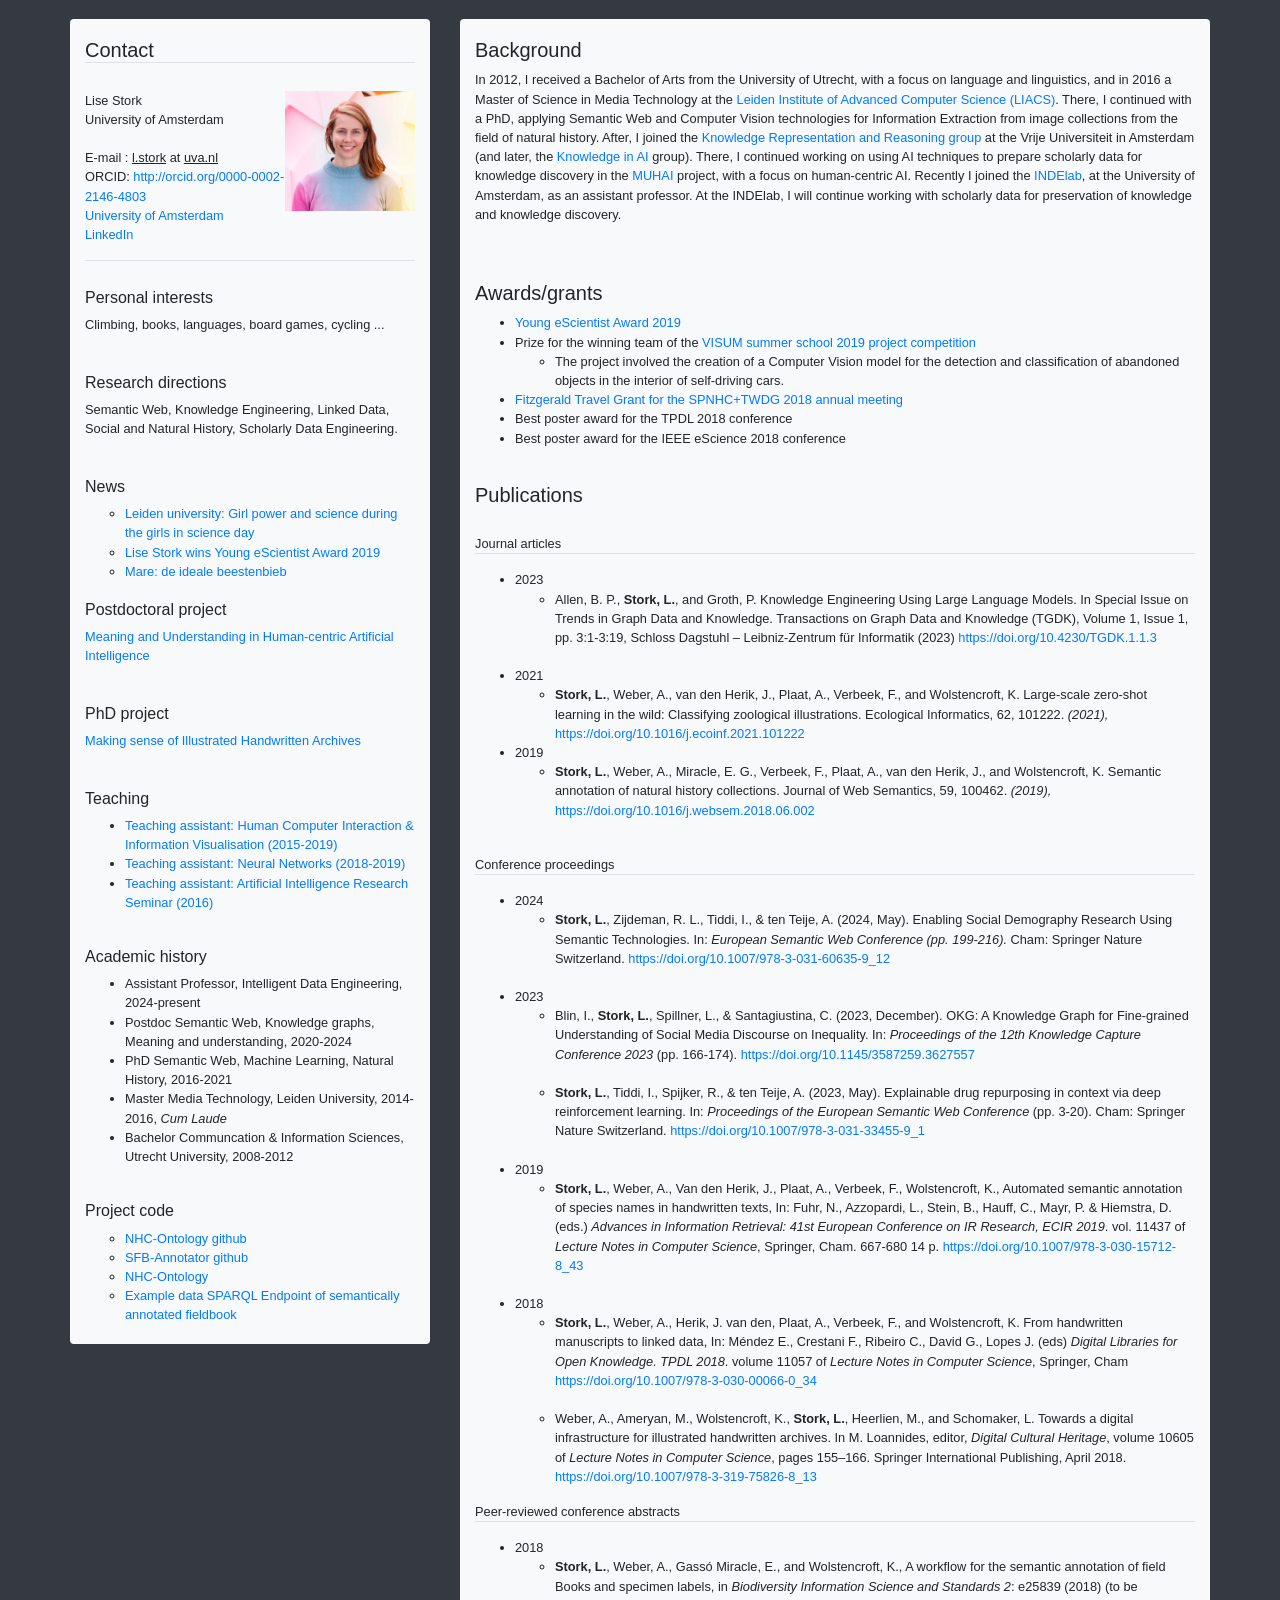
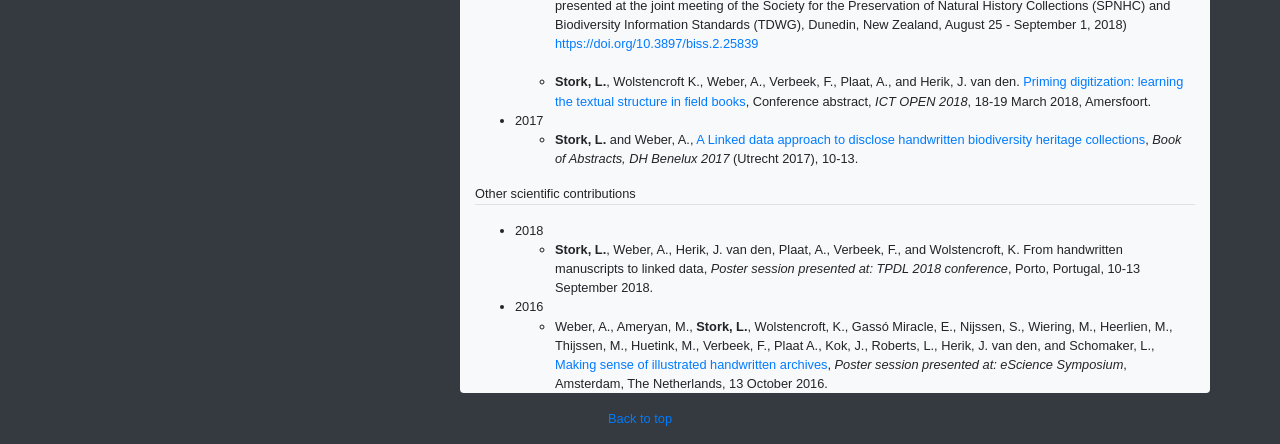
==== commit fad8f7ed: "website updates" ====
--- a/index.html
+++ b/index.html
@@ -162,7 +162,7 @@
 			         <h5 class="border-none">Background</h5>
 
 			         In 2012, I received a Bachelor of Arts from the University of Utrecht, with a focus on language and linguistics, and in 2016 
-			         a Master of Science in Media Technology at the <a href="https://liacs.leidenuniv.nl/">Leiden Institute of Advanced Computer Science (LIACS)</a>. There, I continued with a PhD, applying Semantic Web and Computer Vision technologies for Information Extraction from image collections from the field of natural history. After, I joined the <a href="https://krr.cs.vu.nl/members/">Knowledge Representation and Reasoning group</a> at the Vrije Universiteit in Amsterdam (and later, the <a href="https://kai.cs.vu.nl/">Knowledge in AI</a> group). There, I continued working on using AI techniques to prepare scholarly data for knowledge discovery in the <a href="https://muhai.univiu.org/">MUHAI</a> project, with a focus on human-centric AI. Recently I joined the <a href="https://indelab.org/">INDElab</a> at the University of Amsterdam as an assistant professor. At the INDElab, I will continue working with scholarly data for preservation of knowledge and knowledge discovery.   
+			         a Master of Science in Media Technology at the <a href="https://liacs.leidenuniv.nl/">Leiden Institute of Advanced Computer Science (LIACS)</a>. There, I continued with a PhD, applying Semantic Web and Computer Vision technologies for Information Extraction from image collections from the field of natural history. After, I joined the <a href="https://krr.cs.vu.nl/members/">Knowledge Representation and Reasoning group</a> at the Vrije Universiteit in Amsterdam (and later, the <a href="https://kai.cs.vu.nl/">Knowledge in AI</a> group). There, I continued working on using AI techniques to prepare scholarly data for knowledge discovery in the <a href="https://muhai.univiu.org/">MUHAI</a> project, with a focus on human-centric AI. Recently I joined the <a href="https://indelab.org/">INDElab</a>, at the University of Amsterdam, as an assistant professor. At the INDElab, I will continue working with scholarly data for preservation of knowledge and knowledge discovery.   
 			         <br><br><br>
 
 <!-- 			         <h5 class="border-none">Research interests</h5>
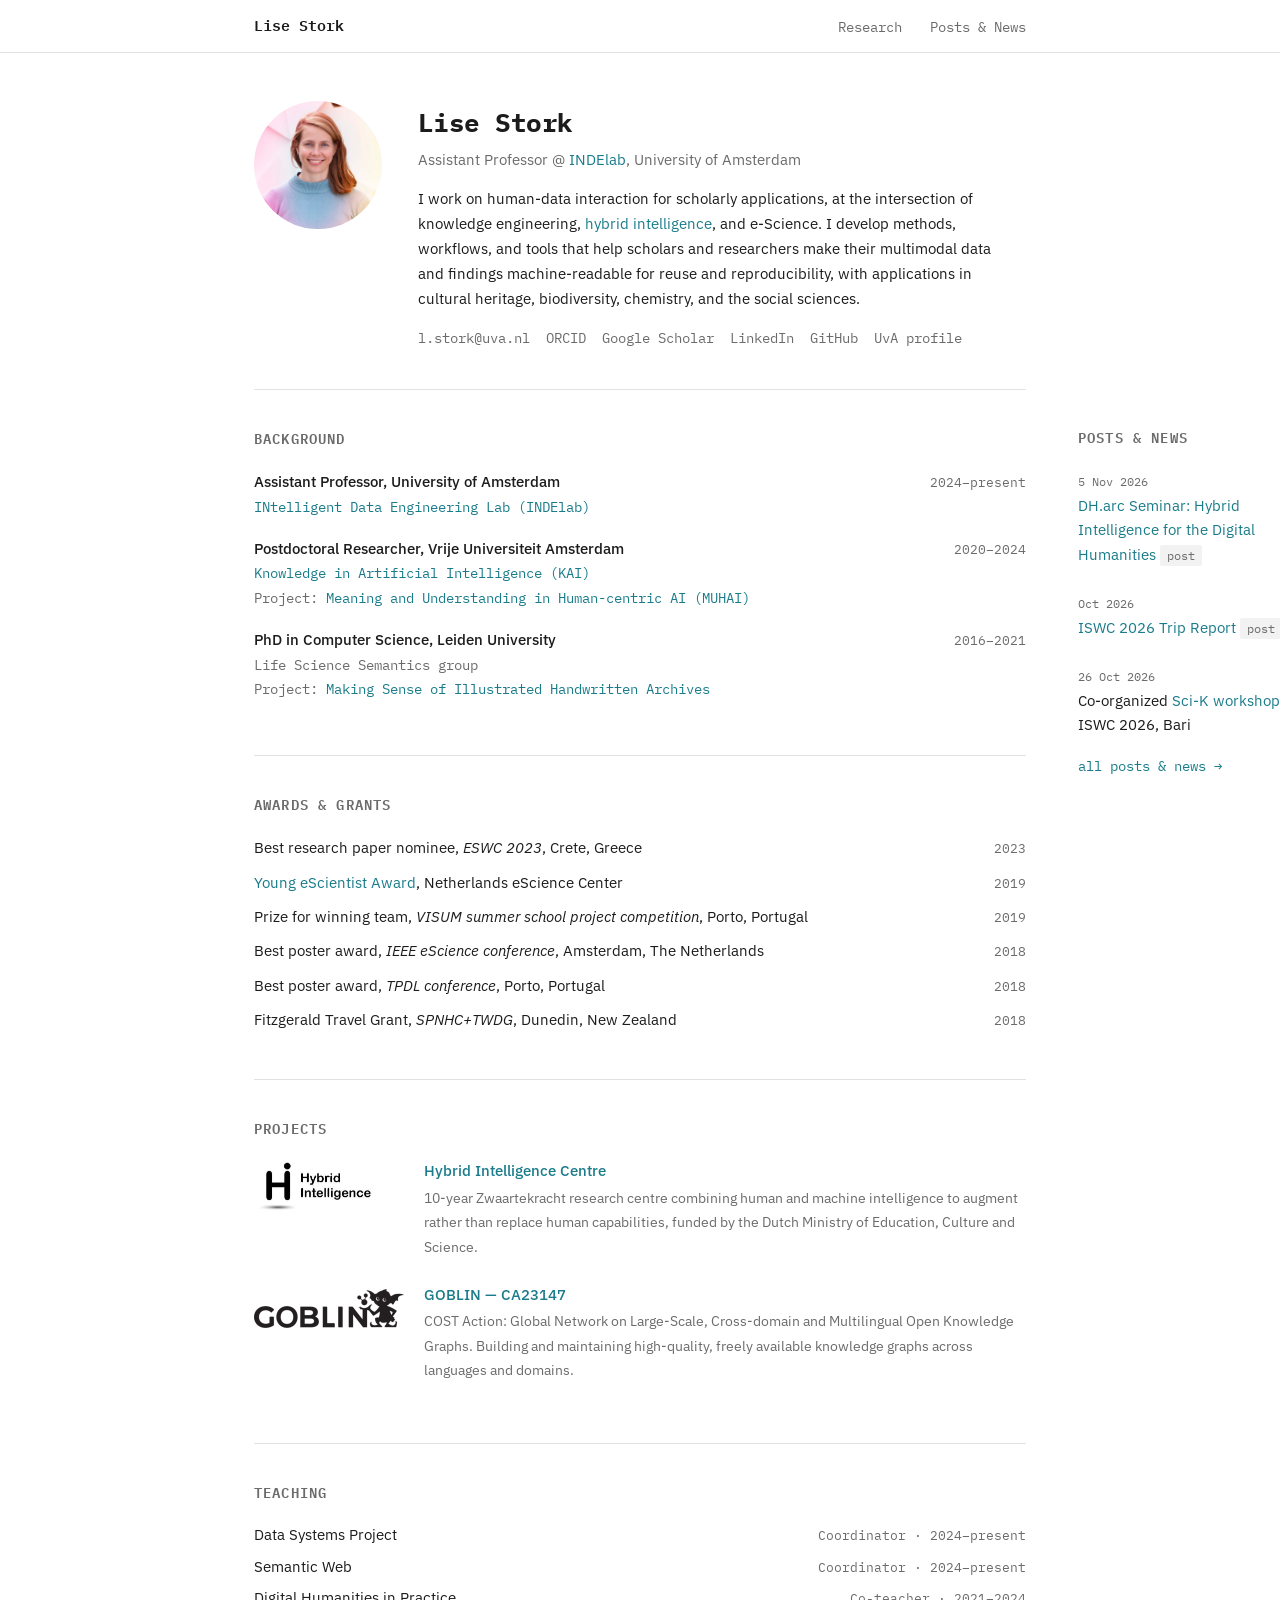
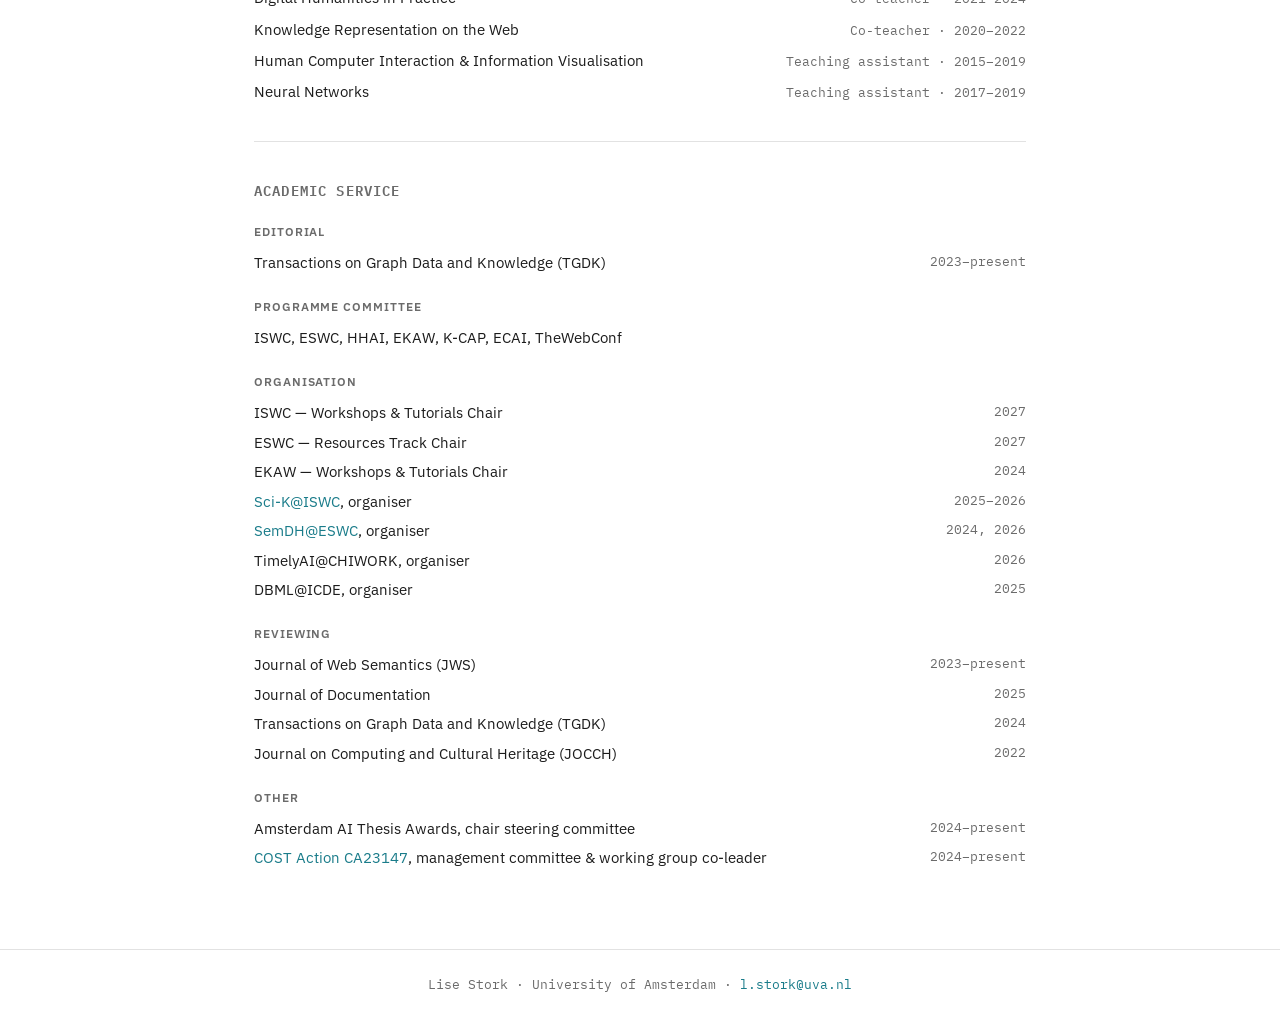
==== commit 2ea076b7: "new website" ====
--- a/index.html
+++ b/index.html
@@ -1,387 +1,277 @@
-<!doctype html>
+<!DOCTYPE html>
 <html lang="en">
-  <head>
-    <meta charset="utf-8">
-    <meta name="viewport" content="width=device-width, initial-scale=1, shrink-to-fit=yes">
-    <meta name="description" content="">
-    <meta name="author" content="">
-    <link rel="icon" href="../../../../favicon.ico">
-
-    <title>Lise Stork</title>
-
-    <!-- Bootstrap core CSS -->
-<!-- Latest compiled and minified CSS -->
-		<!-- Latest compiled and minified CSS -->
-	<link rel="stylesheet" href="css/bootstrap.css">
-
-
-
-    <!-- <link rel="stylesheet" href="academicpage.css"> -->
-  <!-- </head> -->
-
-  <body font-size=small class="bg-dark">
-
-    <div class="container">
-<!--        <main role="main" class="container rounded">
- --> 
-		<div class="row">
-
-          	<div class="col-12">
-          	<br>
-<!-- 				<div class="col-12 bg-light rounded" style="background: url('images/patroon.jpg') no-repeat center center /cover"> -->
-<!-- 			<div class="col-12 bg-light rounded" no-repeat center center /cover">
-					<br>
-		        	<h5 align = "center" class="font-italic ">Lise Stork</h5>
-				    <p align = "center" class="mb-0">Assistant Professor at <a href="indelab.org">INDElab</a>, the University of Amsterdam<br>
-				    <small></small></p>
-				    <br>			
-				</div>
-			</div> -->
-
-		</div>
-
-		<br>
-
-        <div class = "row">
-
-          		<div class="col-md-4">
-          		     <div class="col-md-12 bg-light rounded">
-
-<!--           <div class="bg-light rounded">
- -->          	<br>
-            			<h5 class="border-bottom"><span class="glyphicon glyphicon-envelope">Contact</span></h5>
-            			<br>
-<!-- 	            			<div class="row">
-	            					<div class="col-sm-12"> -->
-	            						<img src="images/photo.png" width="130" height="120" align="right">
-		            						<address>
-		        								Lise Stork <br>
-												University of Amsterdam<br>
-												<br>
-												E-mail : <u>l.stork</u> at <u>uva.nl</u><br>
-												ORCID: <a href="http://orcid.org/0000-0002-2146-4803">http://orcid.org/0000-0002-2146-4803</a>
-            									<br>
-            									<a href="https://www.uva.nl/profiel/s/t/l.stork/l.stork.html">University of Amsterdam</a><br>
-            									<a href="https://nl.linkedin.com/in/lise-stork-931300103">LinkedIn</a><br>
-											</address>
-		 				<h5 class="border-top"><span class="glyphicon glyphicon-envelope"></span></h5>
-
-		 				<br>
-          				<h6 class=" border-none">Personal interests</h6>
-            			Climbing, books, languages, board games, cycling ... 
-            			<br><br><br>
-          
-          				<h6 class=" border-none">Research directions</h6>
-            			Semantic Web, Knowledge Engineering, Linked Data, Social and Natural History, Scholarly Data Engineering. 
-            			<br><br><br>
-     
-
-				        <h6 class=" border-none">News</h6>
-				            <ol class="list-unstyled mb-0">
-				             <ul>
-				                <!-- <li><a href="">E-data & Research</a></li> -->
-				             	<li><a href="https://www.universiteitleiden.nl/en/news/2020/02/girl-power-and-science-during-the-girls-in-science-day">Leiden university: Girl power and science during the girls in science day</a></li>
-				               	<li><a href="https://www.esciencecenter.nl/news/lise-stork-wins-young-escientist-award-2019/">Lise Stork wins Young eScientist Award 2019</a></li>
-				                <li><a href="http://www.mareonline.nl/archive/2018/09/20/de-ideale-beestenbieb">Mare: de ideale beestenbieb</a></li>
-				              </ul>
-				            </ol>
-            				<br>
-			            <h6 class=" border-none">Postdoctoral project</h6>
-			         
-	         				<a data-toggle="collapse" href="#collapseProject" role="button" aria-expanded="true" aria-controls="collapseProject">Meaning and Understanding in Human-centric Artificial Intelligence</a>
-
-	         				<div class="collapse" id="collapseProject">
-	         					<div class="card card-body">
-	         					 <br>
-	         					<a href="https://muhai.univiu.org/">Project website</a>
-	         					</div>
-	         				</div>
-  							<br><br><br>
-
-			            <h6 class=" border-none">PhD project</h6>
-			         
-	         				<a data-toggle="collapse" href="#collapseProject" role="button" aria-expanded="true" aria-controls="collapseProject">Making sense of Illustrated Handwritten Archives </a>
-
-	         				<div class="collapse" id="collapseProject">
-	         					<div class="card card-body">
-	         					The project aims to develop a technologically advanced and user-centered digital environment that provides access to archives containing handwritten notes and illustrations. This technological tool, that combines both image and textual recognition, allows, for the first time, an integrated study of underexplored scientific heritage collections and archives in general. <br>
-	         					<a href="http://www.makingsenseproject.org">Making sense of Illustrated Handwritten Archives project website</a>
-	         					</div>
-	         				</div>
-  							<br><br><br>
-          				<h6 class=" border-none">Teaching</h6>
-				            <ul>
-				         		<li>
-				         			<a href="https://studiegids.universiteitleiden.nl/courses/85229/human-computer-interaction-information-visualization">Teaching assistant: Human Computer Interaction & Information Visualisation (2015-2019)</a>
-				         		</li>
-				         		<li>
-				         			<a href="https://studiegids.universiteitleiden.nl/courses/96375/deep-learning-and-neural-networks">Teaching assistant: Neural Networks (2018-2019)</a>
-				         		</li>
-				         		<li>
-				         		    <a href="https://studiegids.universiteitleiden.nl/courses/93229/research-seminar-artificial-intelligence">Teaching assistant: Artificial Intelligence Research Seminar (2016)</a>
-				         		</li>
-				         	</ul>
-				         	<br>
-			            <h6 class=" border-none">Academic history</h6>
-
-				            <ul>
-				            <li> 
-				              Assistant Professor, Intelligent Data Engineering, 2024-present
-				             <li> 
-				              Postdoc Semantic Web, Knowledge graphs, Meaning and understanding, 2020-2024
-				            <li> 
-				              PhD Semantic Web, Machine Learning, Natural History, 2016-2021
-				            <li>
-				              Master Media Technology, Leiden University, 2014-2016, <i>Cum Laude</i>
-				            </li>
-				         		<li>
-				         			Bachelor Communcation & Information Sciences, Utrecht University, 2008-2012
-				         		</li>
-				            </ul>
-				         	<br>
-	          			<h6 class=" border-none">Project code</h6>
-				            <ol class="list-unstyled mb-0">
-				             <ul>
-				                <li><a href="https://github.com/lisestork/NHC-Ontology">NHC-Ontology github</a></li>
-				                <li><a href="https://github.com/lisestork/sfb-annotator">SFB-Annotator github</a></li>
-				                <li><a href="http://makingsense.liacs.nl/rdf/nhc/">NHC-Ontology</a></li>
-				                <li><a href="http://makingsense.liacs.nl/rdf4j-server/repositories/NC">Example data SPARQL Endpoint of semantically annotated fieldbook</a></li>
-				              </ul>
-				            </ol>
-				            <br>
-            <!-- </div> -->
-			<!-- </div> -->
-          <!-- </div> -->
-          			</div>
-        		</div><!-- /.blog-sidebar -->
-
-        		<div class="col-sm-8 ">
-        			<div class="col-md-12 bg-light rounded">
-
-        			<br>
-			         <h5 class="border-none">Background</h5>
-
-			         In 2012, I received a Bachelor of Arts from the University of Utrecht, with a focus on language and linguistics, and in 2016 
-			         a Master of Science in Media Technology at the <a href="https://liacs.leidenuniv.nl/">Leiden Institute of Advanced Computer Science (LIACS)</a>. There, I continued with a PhD, applying Semantic Web and Computer Vision technologies for Information Extraction from image collections from the field of natural history. After, I joined the <a href="https://krr.cs.vu.nl/members/">Knowledge Representation and Reasoning group</a> at the Vrije Universiteit in Amsterdam (and later, the <a href="https://kai.cs.vu.nl/">Knowledge in AI</a> group). There, I continued working on using AI techniques to prepare scholarly data for knowledge discovery in the <a href="https://muhai.univiu.org/">MUHAI</a> project, with a focus on human-centric AI. Recently I joined the <a href="https://indelab.org/">INDElab</a>, at the University of Amsterdam, as an assistant professor. At the INDElab, I will continue working with scholarly data for preservation of knowledge and knowledge discovery.   
-			         <br><br><br>
-
-<!-- 			         <h5 class="border-none">Research interests</h5>
-
-			         	<ul>
-			         		<li>
-			         			Link prediction in Knowledge Graphs
-			         		</li>
-			         		<li>
-			         			Object recognition/zero-shot learning in the wild
-			         		</li>
-			         		<li>
-			         			Semantic image annotation
-			         		</li>
-			         		<li>
-			         			Knowledge-based computer vision
-			         		</li>        		
-			         	</ul> -->
-
-			         	<br>
-
-			            <h5 class="border-none">Awards/grants</h5>
-			            	<ul>
-			            	  <li>
-			            			<a href="https://www.esciencecenter.nl/news/lise-stork-wins-young-escientist-award-2019/">Young eScientist Award 2019</a>
-			            	  </li>
-			            	  <li>
-			            	  Prize for the winning team of the <a href="https://github.com/visum-summerschool/visum-competition2019">VISUM summer school 2019 project competition</a>
-			            	  	<ul>
-			            	  		<li>
-			            	  		The project involved the creation of a Computer Vision model for the detection and classification of abandoned objects in the interior of self-driving cars.
-			            	  		</li>
-			            	  	</ul>
-			            	  </li>
-			            	  <li>
-			        			<a href="http://spnhc-tdwg2018.nz/travel-grants/">Fitzgerald Travel Grant for the SPNHC+TWDG 2018 annual meeting</a>
-			        	      </li>
-			            	  <li>
-			                  		Best poster award for the TPDL 2018 conference
-			                  </li>
-			                  <li>
-			                  		Best poster award for the IEEE eScience 2018 conference
-			                  </li>
-			            	</ul>   
-
-			           	<br>
-			          	<h5 class=" border-none">Publications</h5>  
-			          	<br>
-				 		<p class="border-bottom">
-				            Journal articles
-				       	<ul>
-				          </p>
-				           <li>2023</li>
-				           <ul> 
-				           <li> 
-				           		Allen, B. P., <b>Stork, L.</b>, and Groth, P. Knowledge Engineering Using Large Language Models. In Special Issue on Trends in Graph Data and Knowledge. Transactions on Graph Data and Knowledge (TGDK), Volume 1, Issue 1, pp. 3:1-3:19, Schloss Dagstuhl – Leibniz-Zentrum für Informatik (2023) <a href=https://doi.org/10.4230/TGDK.1.1.3>https://doi.org/10.4230/TGDK.1.1.3</a>
-							</li>
-							</ul>
-							<br>    
-				          	<li>2021</li>
-				          		<ul>
-				          			<li>
-				          				<b>Stork, L.</b>, Weber, A., van den Herik, J., Plaat, A., Verbeek, F., and Wolstencroft, K. Large-scale zero-shot learning in the wild: Classifying zoological illustrations. Ecological Informatics, 62, 101222. <i>(2021),</i> <a href=https://doi.org/10.1016/j.ecoinf.2021.101222>https://doi.org/10.1016/j.ecoinf.2021.101222</a>
-
-				          			</li>
-				          		</ul>   
-
-				          	<li>2019</li>
-				          		<ul>
-				          			<li>
-				          				<b>Stork, L.</b>, Weber, A., Miracle, E. G., Verbeek, F., Plaat, A., van den Herik, J., and Wolstencroft, K. Semantic annotation of natural history collections. Journal of Web Semantics, 59, 100462. <i>(2019),</i> <a href=https://doi.org/10.1016/j.websem.2018.06.002>https://doi.org/10.1016/j.websem.2018.06.002</a>
-				          			</li>
-				          		</ul>
-				          </ul>
-				        <br>
-
-			          <p class="border-bottom">
-			            Conference proceedings
-			          </p>
-			          <ul>
-			          <li>2024</li>
-			           <ul>
-			           	<li>
-						<b>Stork, L.</b>, Zijdeman, R. L., Tiddi, I., & ten Teije, A. (2024, May). Enabling Social Demography Research Using Semantic Technologies. In: <i> European Semantic Web Conference (pp. 199-216). </i> Cham: Springer Nature Switzerland. <a href="https://doi.org/10.1007/978-3-031-60635-9_12">https://doi.org/10.1007/978-3-031-60635-9_12</a> 
-						</li>
-          				</ul>
-			  			<br>
-
-			  			<li>2023</li>
-			  			<ul> 
-			  			<li> 
-			  			Blin, I., <b>Stork, L.</b>, Spillner, L., & Santagiustina, C. (2023, December). OKG: A Knowledge Graph for Fine-grained Understanding of Social Media Discourse on Inequality. In:  <i>Proceedings of the 12th Knowledge Capture Conference 2023 </i> (pp. 166-174). <a href="https://doi.org/10.1145/3587259.3627557">https://doi.org/10.1145/3587259.3627557</a> 
-			  			</li>
-			  			<br>
-			  			<li>
-			  			<b>Stork, L.</b>, Tiddi, I., Spijker, R., & ten Teije, A. (2023, May). Explainable drug repurposing in context via deep reinforcement learning. In: <i> Proceedings of the European Semantic Web Conference </i> (pp. 3-20). Cham: Springer Nature Switzerland. <a href="https://doi.org/10.1007/978-3-031-33455-9_1">https://doi.org/10.1007/978-3-031-33455-9_1</a>
-			  			</li>
-			  			</ul>
-
-			  			<br>
-
-			            <li>2019</li>
-			              <ul>
-			                <li>
-			                <b>Stork, L.</b>, Weber, A., Van den Herik, J., Plaat, A., Verbeek, F., Wolstencroft, K., Automated semantic annotation of species names in handwritten texts, In: Fuhr, N., Azzopardi, L., Stein, B., Hauff, C., Mayr, P. & Hiemstra, D. (eds.) <i>Advances in Information Retrieval: 41st European Conference on IR Research, ECIR 2019</i>. vol. 11437 of <i>Lecture Notes in Computer Science</i>, Springer, Cham. 667-680 14 p. <a href="https://doi.org/10.1007/978-3-030-15712-8_43">https://doi.org/10.1007/978-3-030-15712-8_43</a> 
-			                </li>
-			              </ul>
-			  			<br>
-
-			          	<li>2018</li>
-			          		<ul>
-			          			<li>
-			          			<b>Stork, L.</b>, Weber, A., Herik, J. van den, Plaat, A., Verbeek, F., and Wolstencroft, K. From handwritten manuscripts to linked data, In: Méndez E., Crestani F., Ribeiro C., David G., Lopes J. (eds) <i>Digital Libraries for Open Knowledge. TPDL 2018</i>. volume 11057 of <i>Lecture Notes in Computer Science</i>, Springer, Cham <a href="https://doi.org/10.1007/978-3-030-00066-0_34">https://doi.org/10.1007/978-3-030-00066-0_34</a>
-			          			</li>
-			          			<br>
-			          			<li>
-			          			Weber, A., Ameryan, M., Wolstencroft, K., <b>Stork, L.</b>, Heerlien, M., and Schomaker, L. Towards a digital infrastructure for illustrated handwritten archives. In M. Loannides, editor, <i>Digital Cultural Heritage</i>, volume 10605 of <i>Lecture Notes in Computer Science</i>, pages 155–166. Springer International Publishing, April 2018. <a href=https://doi.org/10.1007/978-3-319-75826-8_13>https://doi.org/10.1007/978-3-319-75826-8_13</a>
-			          			</li>
-			          		</ul>
-			          </ul>
-
-			          <p class="border-bottom">
-			            Peer-reviewed conference abstracts
-			          </p>
-			          <ul> 
-			          	<li>2018</li>
-			          		<ul>
-			          			<li>
-			          			    <b>Stork, L.</b>, Weber, A., Gassó Miracle, E., and Wolstencroft, K., A workflow for the semantic annotation of field Books and specimen labels, in <i>Biodiversity Information Science and Standards 2</i>: e25839 (2018) (to be presented at the joint meeting of the Society for the Preservation of Natural History Collections (SPNHC) and Biodiversity Information Standards (TDWG), Dunedin, New Zealand, August 25 - September 1, 2018) <a href="https://doi.org/10.3897/biss.2.25839">https://doi.org/10.3897/biss.2.25839</a>
-			          			</li>
-			          			<br>
-			          			<li>
-			          				<b>Stork, L.</b>, Wolstencroft K., Weber, A., Verbeek, F., Plaat, A., and Herik, J. van den. <a href="http://liacs.leidenuniv.nl/~plaata1/papers/Priming2018.pdf"> Priming digitization: learning the textual structure in field books</a>, Conference abstract, <i>ICT OPEN 2018</i>, 18-19 March 2018, Amersfoort.
-			          			</li>
-			          		</ul>
-			          	<li>2017</li>
-			          		<ul>
-			          			<li>
-			          				<b>Stork, L.</b> and Weber, A., <a href="https://ris.utwente.nl/ws/portalfiles/portal/13513572/Andreas_Weber_DHBenelux.pdf">A Linked data approach to disclose handwritten biodiversity heritage collections</a>, <i> Book of Abstracts, DH Benelux 2017</i> (Utrecht 2017), 10-13.
-			          			</li>
-			          		</ul>
-			          </ul>
-
-			 		<p class="border-bottom">
-			            Other scientific contributions
-			          </p>
-			          <ul>
-			          <li>2018</li>
-			            <ul>
-			                <li>
-			                <b>Stork, L.</b>, Weber, A., Herik, J. van den, Plaat, A., Verbeek, F., and Wolstencroft, K. From handwritten manuscripts to linked data, <i>Poster session presented at: TPDL 2018 conference</i>, Porto, Portugal, 10-13 September 2018.
-			                </li>
-			            </ul>
-			          	<li>2016</li>
-			          		<ul>
-			          			<li>
-			          				Weber, A., Ameryan, M., <b>Stork, L.</b>, Wolstencroft, K., Gassó Miracle, E., Nijssen, S., Wiering, M., Heerlien, M., Thijssen, M., Huetink, M., Verbeek, F., Plaat A., Kok, J., Roberts, L., Herik, J. van den, and Schomaker, L., <a href="https://drive.google.com/file/d/0B_--W-ZD9dxaaG02YUE4V1JhUTg/view">Making sense of illustrated handwritten archives</a>, <i>Poster session presented at: eScience Symposium</i>, Amsterdam, The Netherlands, 13 October 2016. 
-			          			</li>
-			          		</ul>
-			          	</ul>
-
-<!-- 			          <h5 class=" border-none">Presentations</h5>  
-
-			        <ul>
-			      	  <li>
-					   Leiden, The Netherlands, 2019: Analysing historical manuscripts with digital techniques, <a href="https://www.universiteitleiden.nl/en/news/2020/02/girl-power-and-science-during-the-girls-in-science-day">Girls in Science Day</a>. 
-			         </li>
-			         <br>
-			         <li>
-			          Leiden, The Netherlands, 2019: Semi-automated semantic annotation of field notes and specimen labels. <i>Center for Computational Life Science</i>.
-			         </li>
-			        <br>
-			       	 <li>
-					   Amsterdam, The Netherlands, 2019: Invited conference talk, <i>The 18th Dutch-Belgian Information Retrieval Workshop</i>. 
-			         </li>
-			         <br>
-			         <li>
-					   Cologne, Germany, 2019: Automated semantic annotation of species names in handwritten texts, Conference presentation, <i>41st European Conference on Information Retrieval</i>. 
-			         </li>
-			         <br>
-			          <li>
-			          Dunedin, New Zealand, 2018: <a href="https://doi.org/10.3897/biss.2.25839">A workflow for the semantic annotation of field books and specimen labels</a>, Conference presentation, <i>SPNHC-TDWG 2018</i>.
-			          </li>
-			          <br>
-			        	<li>
-			        	Amersfoort, the Netherlands, 2018: Priming digitization: learning the textual structure in field books, Conference presentation, <i>ICT OPEN 2018</i>.
-			        	</li>
-			          <br>
-			        	<li>
-						   Enschede, the Netherlands, 2017: Towards an infrastructure for illustrated handwritten archives, ITC Faculty (together with Andreas Weber, Steps, Twente University).
-						</li>
-					  <br>
-					</ul> -->
-			    </div>
-      			</div><!-- /.column -->
-      	</div> <!-- .row -->
-	<!-- </div>/.blog-main -->
-    </div><!-- /.container -->
-
-    <footer class="blog-footer">
-    	<p align="center">
-        	<a href="#">Back to top</a>
-        </p>
-    </footer>
-
-    <!-- Bootstrap core JavaScript
-    ================================================== -->
-    <!-- Placed at the end of the document so the pages load faster -->
-    <script src="https://code.jquery.com/jquery-3.2.1.slim.min.js" integrity="sha384-KJ3o2DKtIkvYIK3UENzmM7KCkRr/rE9/Qpg6aAZGJwFDMVNA/GpGFF93hXpG5KkN" crossorigin="anonymous"></script>
-    <script>window.jQuery || document.write('<script src="../../assets/js/vendor/jquery-slim.min.js"><\/script>')</script>
-    <script src="js/popper.min.js"></script>
-    <script src="js/bootstrap.min.js"></script>
-    <script src="js/holder.min.js"></script>
-    <script>
-      Holder.addTheme('thumb', {
-        bg: '#55595c',
-        fg: '#eceeef',
-        text: 'Thumbnail'
-      });
-    </script>
-  </body>
+<head>
+  <meta charset="utf-8">
+  <meta name="viewport" content="width=device-width, initial-scale=1">
+  <meta name="description" content="Lise Stork, Assistant Professor at INDElab, University of Amsterdam. Semantic Web, Knowledge Engineering, Scholarly Data.">
+  <title>Lise Stork</title>
+  <link rel="stylesheet" href="style.css">
+</head>
+<body>
+
+<nav>
+  <div class="nav-inner">
+    <a class="nav-name" href="index.html">Lise Stork</a>
+    <ul class="nav-links">
+      <li><a href="research/index.html">Research</a></li>
+      <li><a href="blog/index.html">Posts &amp; News</a></li>
+    </ul>
+  </div>
+</nav>
+
+<div class="wrap">
+
+  <!-- ── Profile ─────────────────────────── -->
+  <div class="profile" id="about">
+    <img class="profile-photo" src="images/photo.png" alt="Lise Stork">
+    <div class="profile-info">
+      <h1>Lise Stork</h1>
+      <p class="profile-role">
+        Assistant Professor @
+        <a href="https://indelab.org/">INDElab</a>,
+        University of Amsterdam
+      </p>
+      <p class="profile-bio">
+        I work on human-data interaction for scholarly applications, at the intersection
+        of knowledge engineering, <a href="https://www.hybrid-intelligence-centre.nl/">hybrid intelligence</a>,
+        and e-Science. I develop methods, workflows, and tools that help scholars and
+        researchers make their multimodal data and findings machine-readable for reuse and
+        reproducibility, with applications in cultural heritage, biodiversity, chemistry,
+        and the social sciences.
+      </p>
+      <div class="profile-links">
+        <a class="email-link" href="#" data-u="l.stork" data-d="uva.nl">l.stork [at] uva.nl</a>
+        <a href="https://orcid.org/0000-0002-2146-4803">ORCID</a>
+        <a href="https://scholar.google.com/citations?hl=en&user=zS9_TjYAAAAJ">Google Scholar</a>
+        <a href="https://nl.linkedin.com/in/lise-stork-931300103">LinkedIn</a>
+        <a href="https://github.com/lisestork">GitHub</a>
+        <a href="https://www.uva.nl/profiel/s/t/l.stork/l.stork.html">UvA profile</a>
+      </div>
+    </div>
+  </div>
+</div><!-- /.wrap -->
+
+<div class="wrap background-wrap">
+
+    <section id="background">
+        <h2>Background</h2>
+
+        <div class="trajectory-item">
+          <div class="trajectory-body">
+            <strong>Assistant Professor, University of Amsterdam</strong>
+            <span class="traj-sub">
+              <a href="https://indelab.org/">INtelligent Data Engineering Lab (INDElab)</a><br>
+            </span>
+          </div>
+          <span class="trajectory-dates">2024–present</span>
+        </div>
+
+        <div class="trajectory-item">
+          <div class="trajectory-body">
+            <strong>Postdoctoral Researcher, Vrije Universiteit Amsterdam</strong>
+            <span class="traj-sub">
+              <a href="https://kai.cs.vu.nl/">Knowledge in Artificial Intelligence (KAI)</a><br>
+              Project: <a href="https://muhai.univiu.org/">Meaning and Understanding in Human-centric AI (MUHAI)</a>
+            </span>
+          </div>
+          <span class="trajectory-dates">2020–2024</span>
+        </div>
+
+        <div class="trajectory-item">
+          <div class="trajectory-body">
+            <strong>PhD in Computer Science, Leiden University</strong>
+            <span class="traj-sub">
+              Life Science Semantics group<br>
+              Project: <a href="https://sites.google.com/naturalis.nl/makingsenseproject/">Making Sense of Illustrated Handwritten Archives</a>
+            </span>
+          </div>
+          <span class="trajectory-dates">2016–2021</span>
+        </div>
+
+    </section>
+
+  <!-- ── Sidebar: News ───────────────────── -->
+    <aside class="page-sidebar">
+      <section id="news">
+        <h2>Posts &amp; News</h2>
+        <div class="news-list">
+          <div class="news-item">
+            <span class="news-date">5 Nov 2026</span>
+            <span><a href="blog/posts/dharc-2026.html">DH.arc Seminar: Hybrid Intelligence for the Digital Humanities</a> <span class="blog-tag">post</span></span>
+          </div>
+          <div class="news-item">
+            <span class="news-date">Oct 2026</span>
+            <span><a href="blog/posts/iswc-2026.html">ISWC 2026 Trip Report</a> <span class="blog-tag">post</span></span>
+          </div>
+          <div class="news-item">
+            <span class="news-date">26 Oct 2026</span>
+            <span>Co-organized <a href="https://sci-k.github.io/2026/">Sci-K workshop</a> at ISWC 2026, Bari</span>
+          </div>
+        </div>
+        <p class="see-all"><a href="blog/index.html">all posts &amp; news →</a></p>
+      </section>
+    </aside>
+
+</div><!-- /.background-wrap -->
+
+<div class="wrap">
+
+  <!-- Awards & Grants -->
+      <section id="awards">
+        <h2>Awards &amp; Grants</h2>
+
+        <div class="award-item">
+          <span>Best research paper nominee, <em>ESWC 2023</em>, Crete, Greece</span>
+          <span class="award-year">2023</span>
+        </div>
+        <div class="award-item">
+          <span><a href="https://www.esciencecenter.nl/news/lise-stork-wins-young-escientist-award-2019/">Young eScientist Award</a>, Netherlands eScience Center</span>
+          <span class="award-year">2019</span>
+        </div>
+        <div class="award-item">
+          <span>Prize for winning team, <em>VISUM summer school project competition</em>, Porto, Portugal</span>
+          <span class="award-year">2019</span>
+        </div>
+        <div class="award-item">
+          <span>Best poster award, <em>IEEE eScience conference</em>, Amsterdam, The Netherlands</span>
+          <span class="award-year">2018</span>
+        </div>
+        <div class="award-item">
+          <span>Best poster award, <em>TPDL conference</em>, Porto, Portugal</span>
+          <span class="award-year">2018</span>
+        </div>
+        <div class="award-item">
+          <span>Fitzgerald Travel Grant, <em>SPNHC+TWDG</em>, Dunedin, New Zealand</span>
+          <span class="award-year">2018</span>
+        </div>
+      </section>
+
+      <!-- Projects -->
+      <section id="projects">
+        <h2>Projects</h2>
+
+        <div class="project-item">
+          <div class="project-logo-wrap"><a href="https://www.hybrid-intelligence-centre.nl/"><img class="project-logo" src="images/hi-centre-logo.jpg" alt="Hybrid Intelligence Centre"></a></div>
+          <div>
+            <strong><a href="https://www.hybrid-intelligence-centre.nl/">Hybrid Intelligence Centre</a></strong>
+            <span class="proj-desc">10-year Zwaartekracht research centre combining human and machine intelligence to augment rather than replace human capabilities, funded by the Dutch Ministry of Education, Culture and Science.</span>
+          </div>
+        </div>
+
+        <div class="project-item">
+          <div class="project-logo-wrap"><a href="https://goblin-cost.eu/"><img class="project-logo" src="images/goblin-logo.png" alt="GOBLIN COST Action"></a></div>
+          <div>
+            <strong><a href="https://goblin-cost.eu/">GOBLIN — CA23147</a></strong>
+            <span class="proj-desc">COST Action: Global Network on Large-Scale, Cross-domain and Multilingual Open Knowledge Graphs. Building and maintaining high-quality, freely available knowledge graphs across languages and domains.</span>
+          </div>
+        </div>
+      </section>
+
+      <!-- Teaching -->
+      <section id="teaching">
+        <h2>Teaching</h2>
+        <div class="teaching-list">
+          <div class="teaching-item">
+            <span>Data Systems Project</span>
+            <span class="teaching-meta">Coordinator · 2024–present</span>
+          </div>
+          <div class="teaching-item">
+            <span>Semantic Web</span>
+            <span class="teaching-meta">Coordinator · 2024–present</span>
+          </div>
+          <div class="teaching-item">
+            <span>Digital Humanities in Practice</span>
+            <span class="teaching-meta">Co-teacher · 2021–2024</span>
+          </div>
+          <div class="teaching-item">
+            <span>Knowledge Representation on the Web</span>
+            <span class="teaching-meta">Co-teacher · 2020–2022</span>
+          </div>
+          <div class="teaching-item">
+            <span>Human Computer Interaction &amp; Information Visualisation</span>
+            <span class="teaching-meta">Teaching assistant · 2015–2019</span>
+          </div>
+          <div class="teaching-item">
+            <span>Neural Networks</span>
+            <span class="teaching-meta">Teaching assistant · 2017–2019</span>
+          </div>
+        </div>
+      </section>
+
+      <!-- Academic Service -->
+      <section id="service">
+        <h2>Academic Service</h2>
+
+        <div class="service-group">
+          <h3>Editorial</h3>
+          <ul class="service-list">
+            <li>
+              <span>Transactions on Graph Data and Knowledge (TGDK)</span>
+              <span class="service-year">2023–present</span>
+            </li>
+          </ul>
+        </div>
+
+        <div class="service-group">
+          <h3>Programme Committee</h3>
+          <p style="font-size:0.925rem;">ISWC, ESWC, HHAI, EKAW, K-CAP, ECAI, TheWebConf</p>
+        </div>
+
+        <div class="service-group">
+          <h3>Organisation</h3>
+          <ul class="service-list">
+            <li><span>ISWC — Workshops &amp; Tutorials Chair</span><span class="service-year">2027</span></li>
+            <li><span>ESWC — Resources Track Chair</span><span class="service-year">2027</span></li>
+            <li><span>EKAW — Workshops &amp; Tutorials Chair</span><span class="service-year">2024</span></li>
+            <li><span><a href="https://sci-k.github.io/2026/">Sci-K@ISWC</a>, organiser</span><span class="service-year">2025–2026</span></li>
+            <li><span><a href="https://semdh.github.io/">SemDH@ESWC</a>, organiser</span><span class="service-year">2024, 2026</span></li>
+            <li><span>TimelyAI@CHIWORK, organiser</span><span class="service-year">2026</span></li>
+            <li><span>DBML@ICDE, organiser</span><span class="service-year">2025</span></li>
+          </ul>
+        </div>
+
+        <div class="service-group">
+          <h3>Reviewing</h3>
+          <ul class="service-list">
+            <li><span>Journal of Web Semantics (JWS)</span><span class="service-year">2023–present</span></li>
+            <li><span>Journal of Documentation</span><span class="service-year">2025</span></li>
+            <li><span>Transactions on Graph Data and Knowledge (TGDK)</span><span class="service-year">2024</span></li>
+            <li><span>Journal on Computing and Cultural Heritage (JOCCH)</span><span class="service-year">2022</span></li>
+          </ul>
+        </div>
+
+        <div class="service-group">
+          <h3>Other</h3>
+          <ul class="service-list">
+            <li>
+              <span>Amsterdam AI Thesis Awards, chair steering committee</span>
+              <span class="service-year">2024–present</span>
+            </li>
+            <li>
+              <span><a href="https://goblin-cost.eu/">COST Action CA23147</a>, management committee &amp; working group co-leader</span>
+              <span class="service-year">2024–present</span>
+            </li>
+          </ul>
+        </div>
+      </section>
+
+</div>
+
+<footer>
+  <div class="wrap">
+    <p>Lise Stork · University of Amsterdam ·
+      <a class="email-link" href="#" data-u="l.stork" data-d="uva.nl">l.stork [at] uva.nl</a>
+    </p>
+  </div>
+</footer>
+
+<script>
+  document.querySelectorAll('.email-link').forEach(function(el) {
+    var addr = el.dataset.u + '@' + el.dataset.d;
+    el.href = 'mailto:' + addr;
+    el.textContent = addr;
+  });
+</script>
+
+</body>
 </html>
--- a/style.css
+++ b/style.css
@@ -0,0 +1,579 @@
+@import url('https://fonts.googleapis.com/css2?family=IBM+Plex+Mono:ital,wght@0,400;0,500;0,600;1,400&family=IBM+Plex+Sans:ital,wght@0,400;0,500;1,400&display=swap');
+
+*, *::before, *::after {
+  box-sizing: border-box;
+  margin: 0;
+  padding: 0;
+}
+
+:root {
+  --font-mono: 'IBM Plex Mono', monospace;
+  --font-sans: 'IBM Plex Sans', sans-serif;
+  --accent: #1a7c8a;
+  --text: #1c1c1c;
+  --muted: #6b6b6b;
+  --border: #e2e2e2;
+  --max-w: 820px;
+}
+
+html { scroll-behavior: smooth; }
+
+body {
+  font-family: var(--font-sans);
+  font-size: 16px;
+  line-height: 1.65;
+  color: var(--text);
+  background: #fff;
+  -webkit-font-smoothing: antialiased;
+}
+
+/* Mono for structural / UI elements */
+nav,
+h1, h2,
+.pub-year-heading,
+.news-date,
+.blog-entry-meta,
+.post-meta,
+.profile-links,
+.see-all,
+a.doi,
+.service-year,
+.award-year,
+.teaching-meta,
+.trajectory-dates,
+.talk-meta,
+.pub-tag,
+.blog-tag,
+.traj-sub,
+footer {
+  font-family: var(--font-mono);
+}
+
+a { color: var(--accent); text-decoration: none; }
+a:hover { text-decoration: underline; }
+
+/* ── Layout ─────────────────────────────── */
+
+.wrap {
+  max-width: var(--max-w);
+  margin: 0 auto;
+  padding: 0 24px;
+}
+
+/* ── Nav ─────────────────────────────────── */
+
+nav { border-bottom: 1px solid var(--border); }
+
+.nav-inner {
+  display: flex;
+  align-items: center;
+  justify-content: space-between;
+  height: 52px;
+  max-width: var(--max-w);
+  margin: 0 auto;
+  padding: 0 24px;
+}
+
+.nav-name {
+  font-weight: 600;
+  font-size: 0.95rem;
+  color: var(--text);
+  text-decoration: none;
+}
+
+.nav-links {
+  list-style: none;
+  display: flex;
+  gap: 28px;
+}
+
+.nav-links a {
+  font-size: 0.875rem;
+  color: var(--muted);
+  text-decoration: none;
+}
+
+.nav-links a:hover,
+.nav-links a.active { color: var(--accent); }
+
+/* ── Profile header ───────────────────────── */
+
+.profile {
+  display: flex;
+  gap: 36px;
+  align-items: flex-start;
+  padding: 48px 0 40px;
+}
+
+.profile-photo {
+  width: 128px;
+  height: 128px;
+  border-radius: 50%;
+  object-fit: cover;
+  object-position: center 15%;
+  flex-shrink: 0;
+}
+
+.profile-info h1 {
+  font-size: 1.65rem;
+  font-weight: 700;
+  letter-spacing: -0.02em;
+  margin-bottom: 2px;
+}
+
+.profile-role {
+  color: var(--muted);
+  font-size: 0.95rem;
+  margin-bottom: 14px;
+}
+
+.profile-bio {
+  font-size: 0.95rem;
+  margin-bottom: 16px;
+  max-width: 580px;
+}
+
+.profile-links {
+  display: flex;
+  flex-wrap: wrap;
+  gap: 4px 16px;
+  font-size: 0.85rem;
+}
+
+.profile-links a { color: var(--muted); }
+.profile-links a:hover { color: var(--accent); text-decoration: none; }
+
+/* ── Sections ────────────────────────────── */
+
+section {
+  padding: 36px 0;
+  border-top: 1px solid var(--border);
+}
+
+section h2 {
+  font-size: 0.9rem;
+  font-weight: 600;
+  letter-spacing: 0.08em;
+  text-transform: uppercase;
+  color: var(--muted);
+  margin-bottom: 20px;
+}
+
+/* ── News ────────────────────────────────── */
+
+.news-list {
+  display: flex;
+  flex-direction: column;
+  gap: 10px;
+}
+
+.news-item {
+  display: flex;
+  gap: 20px;
+  font-size: 0.925rem;
+}
+
+.news-date {
+  min-width: 76px;
+  color: var(--muted);
+  font-size: 0.83rem;
+  padding-top: 2px;
+  flex-shrink: 0;
+}
+
+/* ── Publications ─────────────────────────── */
+
+.pub-year-heading {
+  font-size: 0.78rem;
+  font-weight: 600;
+  letter-spacing: 0.06em;
+  color: var(--muted);
+  text-transform: uppercase;
+  margin: 28px 0 10px;
+}
+
+.pub-year-heading:first-child { margin-top: 0; }
+
+.pub-entry {
+  margin-bottom: 14px;
+  font-size: 0.925rem;
+  padding-left: 14px;
+  border-left: 2px solid var(--border);
+  line-height: 1.5;
+  transition: border-color 0.15s;
+}
+
+.pub-entry:hover { border-left-color: var(--accent); }
+
+.pub-title { font-weight: 500; }
+.pub-venue { color: var(--muted); }
+
+.pub-entry a.doi {
+  font-size: 0.8rem;
+  margin-left: 4px;
+  color: var(--muted);
+}
+
+.pub-entry a.doi:hover { color: var(--accent); }
+
+.pub-tag {
+  display: inline-block;
+  font-size: 0.72rem;
+  font-weight: 500;
+  letter-spacing: 0.03em;
+  padding: 1px 6px;
+  border-radius: 2px;
+  margin-left: 6px;
+  vertical-align: middle;
+  position: relative;
+  top: -1px;
+}
+
+.pub-tag.preprint { background: #f0f0f0; color: var(--muted); }
+.pub-tag.inprep   { background: #fff4e0; color: #a06000; }
+
+/* ── Teaching ────────────────────────────── */
+
+.teaching-list {
+  display: flex;
+  flex-direction: column;
+  gap: 7px;
+}
+
+.teaching-item {
+  display: flex;
+  justify-content: space-between;
+  align-items: baseline;
+  font-size: 0.925rem;
+  gap: 16px;
+}
+
+.teaching-meta {
+  color: var(--muted);
+  font-size: 0.83rem;
+  text-align: right;
+  flex-shrink: 0;
+  white-space: nowrap;
+}
+
+/* ── Footer ──────────────────────────────── */
+
+footer {
+  border-top: 1px solid var(--border);
+  padding: 24px 0;
+  margin-top: 20px;
+}
+
+footer p {
+  font-size: 0.8rem;
+  color: var(--muted);
+  text-align: center;
+}
+
+/* ── Background wrap + right-margin sidebar ── */
+
+.background-wrap {
+  position: relative;
+}
+
+.page-sidebar {
+  position: absolute;
+  left: calc(100% + 28px);
+  top: 0;
+  width: 220px;
+}
+
+.page-sidebar > section {
+  padding-top: 36px;
+  border-top: none;
+}
+
+.page-sidebar .news-item {
+  flex-direction: column;
+  gap: 2px;
+  margin-bottom: 14px;
+}
+
+.page-sidebar .news-date {
+  min-width: auto;
+  font-size: 0.78rem;
+}
+
+.page-sidebar .see-all {
+  margin-top: 4px;
+}
+
+/* Hide sidebar when viewport is too narrow to show it */
+@media (max-width: 1270px) {
+  .page-sidebar {
+    display: none;
+  }
+}
+
+/* ── See-all link ────────────────────────── */
+
+.see-all {
+  margin-top: 12px;
+  font-size: 0.85rem;
+}
+
+/* ── Background / trajectory ─────────────── */
+
+.trajectory-item {
+  display: flex;
+  justify-content: space-between;
+  align-items: flex-start;
+  gap: 20px;
+  margin-bottom: 18px;
+  font-size: 0.925rem;
+}
+
+.trajectory-body strong {
+  display: block;
+  font-weight: 500;
+}
+
+.trajectory-body .traj-sub {
+  color: var(--muted);
+  font-size: 0.875rem;
+  margin-top: 1px;
+}
+
+.trajectory-dates {
+  color: var(--muted);
+  font-size: 0.83rem;
+  white-space: nowrap;
+  flex-shrink: 0;
+  padding-top: 2px;
+}
+
+/* ── Awards & Grants ─────────────────────── */
+
+.award-item {
+  display: flex;
+  justify-content: space-between;
+  gap: 20px;
+  margin-bottom: 10px;
+  font-size: 0.925rem;
+}
+
+.award-year {
+  color: var(--muted);
+  font-size: 0.83rem;
+  white-space: nowrap;
+  flex-shrink: 0;
+  padding-top: 2px;
+}
+
+/* ── Research areas ───────────────────────── */
+
+.research-area {
+  margin-bottom: 24px;
+}
+
+.research-area h3 {
+  font-size: 0.95rem;
+  font-weight: 600;
+  margin-bottom: 6px;
+}
+
+.research-area p {
+  font-size: 0.925rem;
+  max-width: 640px;
+}
+
+/* ── Projects ────────────────────────────── */
+
+.project-item {
+  display: flex;
+  gap: 20px;
+  align-items: flex-start;
+  margin-bottom: 24px;
+  font-size: 0.925rem;
+}
+
+.project-logo-wrap {
+  width: 150px;
+  height: 60px;
+  flex-shrink: 0;
+  display: flex;
+  align-items: center;
+}
+
+.project-logo {
+  max-width: 150px;
+  max-height: 60px;
+  width: auto;
+  height: auto;
+  object-fit: contain;
+  object-position: left center;
+}
+
+.project-item strong {
+  display: block;
+  font-weight: 500;
+  margin-bottom: 2px;
+}
+
+.project-item .proj-desc {
+  color: var(--muted);
+  font-size: 0.875rem;
+}
+
+/* ── Academic service ─────────────────────── */
+
+.service-group {
+  margin-bottom: 22px;
+}
+
+.service-group h3 {
+  font-size: 0.72rem;
+  font-weight: 600;
+  letter-spacing: 0.08em;
+  text-transform: uppercase;
+  color: var(--muted);
+  margin-bottom: 10px;
+}
+
+.service-list {
+  list-style: none;
+}
+
+.service-list li {
+  display: flex;
+  justify-content: space-between;
+  gap: 16px;
+  margin-bottom: 5px;
+  font-size: 0.925rem;
+}
+
+.service-year {
+  color: var(--muted);
+  font-size: 0.83rem;
+  white-space: nowrap;
+  flex-shrink: 0;
+}
+
+/* ── Talks ───────────────────────────────── */
+
+.talk-item {
+  display: flex;
+  justify-content: space-between;
+  align-items: flex-start;
+  gap: 20px;
+  margin-bottom: 18px;
+  font-size: 0.925rem;
+}
+
+.talk-body strong {
+  display: block;
+  font-weight: 500;
+}
+
+.talk-body .talk-sub {
+  color: var(--muted);
+  font-size: 0.875rem;
+  margin-top: 2px;
+}
+
+.talk-body .talk-links {
+  margin-top: 4px;
+  font-size: 0.83rem;
+}
+
+.talk-meta {
+  color: var(--muted);
+  font-size: 0.83rem;
+  white-space: nowrap;
+  flex-shrink: 0;
+  padding-top: 2px;
+  text-align: right;
+}
+
+/* ── Blog: listing ───────────────────────── */
+
+.blog-list {
+  display: flex;
+  flex-direction: column;
+  gap: 32px;
+}
+
+.blog-entry h3 {
+  font-size: 1.05rem;
+  font-weight: 600;
+  margin-bottom: 3px;
+}
+
+.blog-entry h3 a { color: var(--text); }
+.blog-entry h3 a:hover { color: var(--accent); text-decoration: none; }
+
+.blog-entry-meta {
+  font-size: 0.8rem;
+  color: var(--muted);
+  margin-bottom: 6px;
+}
+
+.blog-entry p { font-size: 0.925rem; }
+
+.blog-tag {
+  display: inline-block;
+  background: #f2f2f2;
+  color: var(--muted);
+  font-size: 0.72rem;
+  padding: 1px 7px;
+  border-radius: 2px;
+  margin-right: 4px;
+}
+
+.empty-state {
+  color: var(--muted);
+  font-size: 0.925rem;
+  font-style: italic;
+}
+
+/* ── Blog: post page ─────────────────────── */
+
+.post-header { padding: 40px 0 28px; }
+
+.post-header h1 {
+  font-size: 1.5rem;
+  font-weight: 700;
+  letter-spacing: -0.02em;
+  margin-bottom: 8px;
+}
+
+.post-meta {
+  font-size: 0.83rem;
+  color: var(--muted);
+}
+
+.post-body {
+  font-size: 0.975rem;
+  line-height: 1.75;
+  border-top: 1px solid var(--border);
+  padding-top: 28px;
+  padding-bottom: 60px;
+}
+
+.post-body p { margin-bottom: 1.2em; }
+.post-body h2 { font-size: 1.1rem; margin: 1.8em 0 0.6em; }
+.post-body h3 { font-size: 1rem; margin: 1.5em 0 0.5em; }
+.post-body ul, .post-body ol { margin: 0.8em 0 0.8em 1.4em; }
+.post-body li { margin-bottom: 0.3em; }
+.post-body blockquote {
+  border-left: 3px solid var(--border);
+  padding-left: 16px;
+  color: var(--muted);
+  margin: 1em 0;
+}
+
+/* ── Responsive ──────────────────────────── */
+
+@media (max-width: 580px) {
+  .profile { flex-direction: column; gap: 20px; }
+  .profile-photo { width: 96px; height: 96px; }
+  .nav-links { gap: 16px; }
+  .teaching-item { flex-direction: column; gap: 2px; }
+  .teaching-meta { text-align: left; }
+  .news-item { flex-direction: column; gap: 2px; }
+}
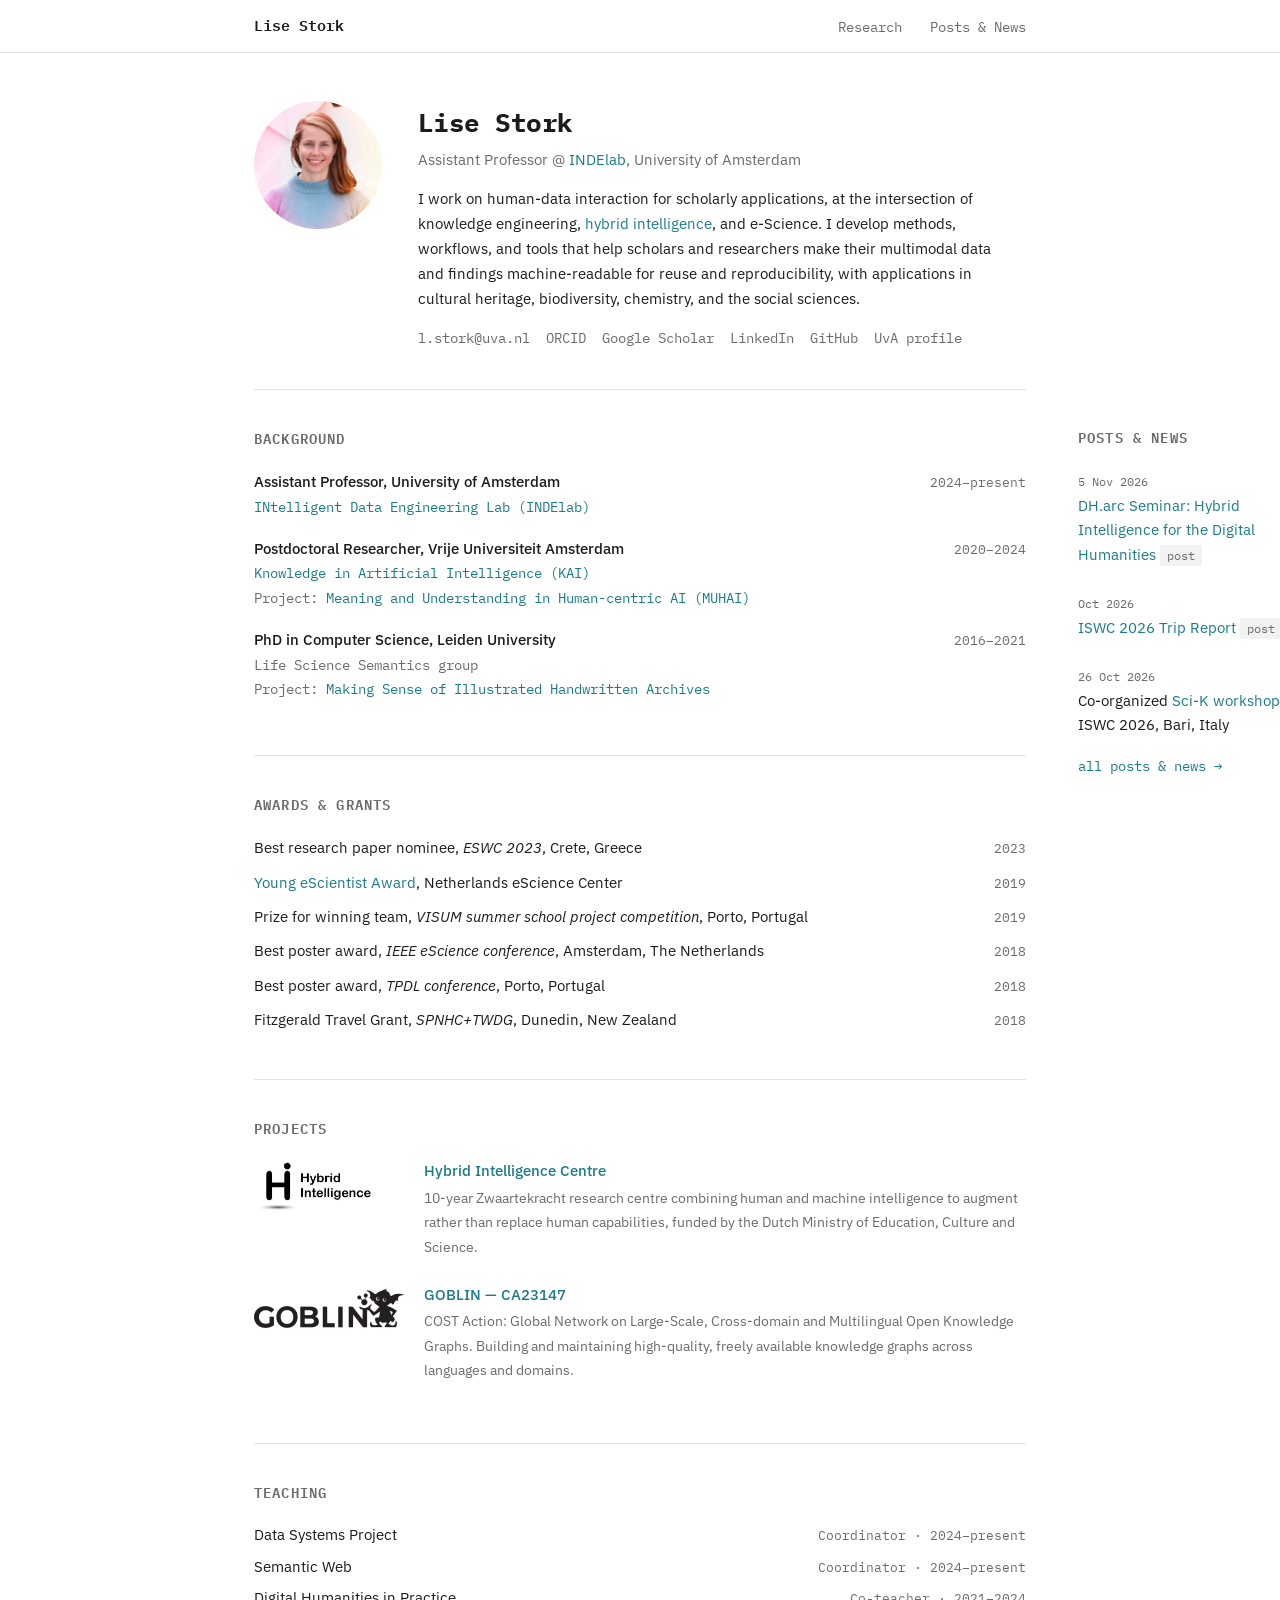
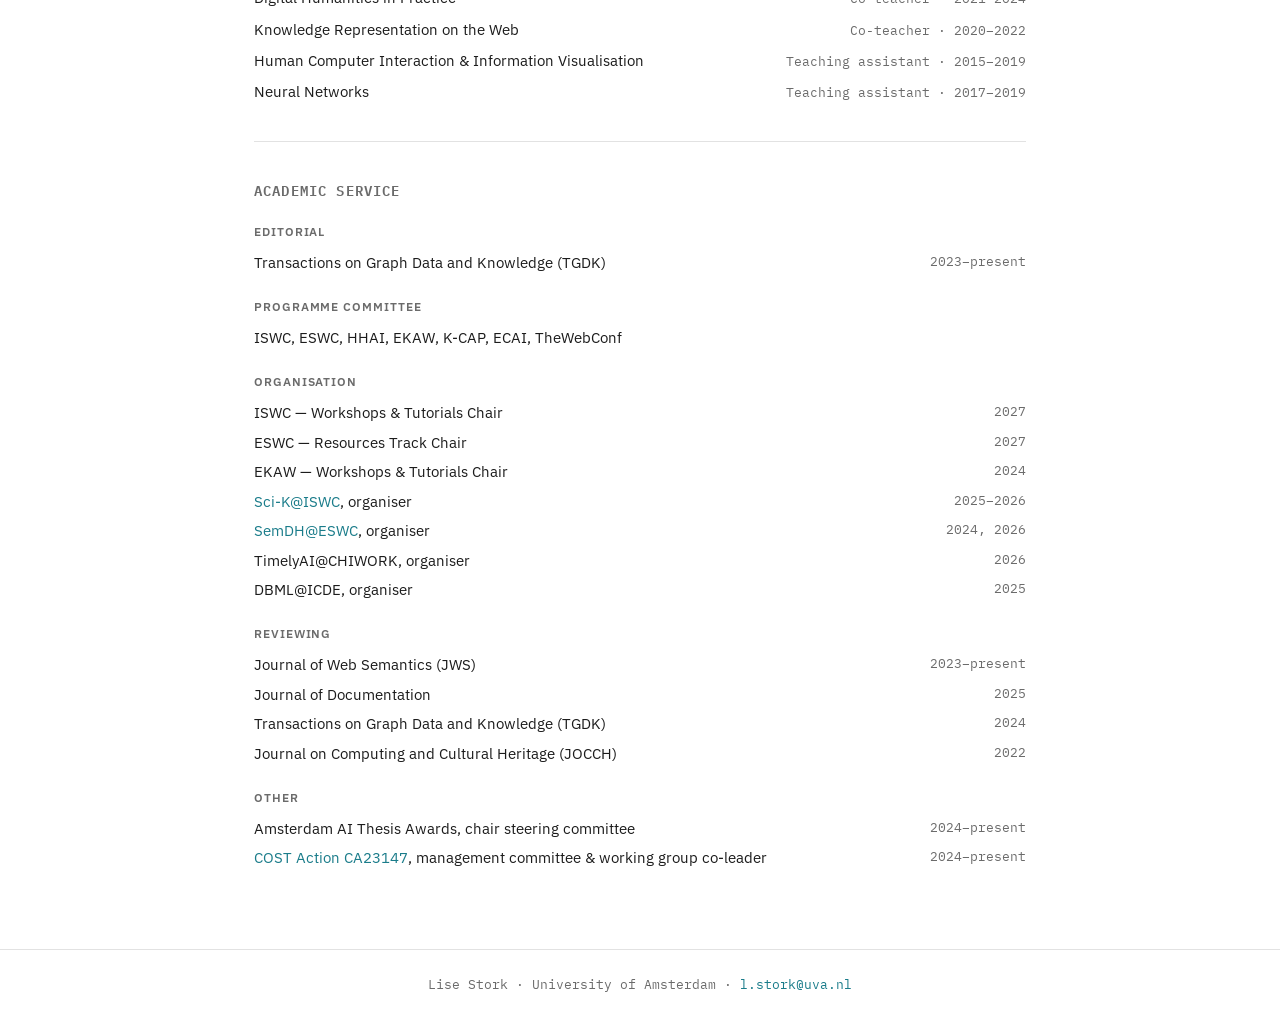
==== commit 2d15ac65: "small updates" ====
--- a/index.html
+++ b/index.html
@@ -14,7 +14,7 @@
     <a class="nav-name" href="index.html">Lise Stork</a>
     <ul class="nav-links">
       <li><a href="research/index.html">Research</a></li>
-      <li><a href="blog/index.html">Posts &amp; News</a></li>
+      <li><a href="posts/index.html">Posts &amp; News</a></li>
     </ul>
   </div>
 </nav>
@@ -94,21 +94,8 @@
     <aside class="page-sidebar">
       <section id="news">
         <h2>Posts &amp; News</h2>
-        <div class="news-list">
-          <div class="news-item">
-            <span class="news-date">5 Nov 2026</span>
-            <span><a href="blog/posts/dharc-2026.html">DH.arc Seminar: Hybrid Intelligence for the Digital Humanities</a> <span class="blog-tag">post</span></span>
-          </div>
-          <div class="news-item">
-            <span class="news-date">Oct 2026</span>
-            <span><a href="blog/posts/iswc-2026.html">ISWC 2026 Trip Report</a> <span class="blog-tag">post</span></span>
-          </div>
-          <div class="news-item">
-            <span class="news-date">26 Oct 2026</span>
-            <span>Co-organized <a href="https://sci-k.github.io/2026/">Sci-K workshop</a> at ISWC 2026, Bari</span>
-          </div>
-        </div>
-        <p class="see-all"><a href="blog/index.html">all posts &amp; news →</a></p>
+        <div class="news-list" id="news-list"></div>
+        <p class="see-all"><a href="posts/index.html">all posts &amp; news →</a></p>
       </section>
     </aside>
 
@@ -272,6 +259,21 @@
     el.textContent = addr;
   });
 </script>
+<script src="posts.js"></script>
+<script>
+  (function () {
+    var sorted = POSTS.slice().sort(function (a, b) { return b.sort > a.sort ? 1 : -1; });
+    document.getElementById('news-list').innerHTML = sorted.slice(0, 3).map(function (item) {
+      var titleHtml = item.url
+        ? '<a href="' + item.url + '">' + (item.title || '') + '</a>'
+        : (item.titleHtml || item.title || '');
+      var tagHtml = item.url && item.tags.length
+        ? ' <span class="post-tag">' + item.tags[0] + '</span>' : '';
+      return '<div class="news-item"><span class="news-date">' + item.date + '</span>'
+        + '<span>' + titleHtml + tagHtml + '</span></div>';
+    }).join('');
+  })();
+</script>
 
 </body>
 </html>
--- a/style.css
+++ b/style.css
@@ -32,7 +32,7 @@
 h1, h2,
 .pub-year-heading,
 .news-date,
-.blog-entry-meta,
+.post-entry-meta,
 .post-meta,
 .profile-links,
 .see-all,
@@ -43,7 +43,7 @@
 .trajectory-dates,
 .talk-meta,
 .pub-tag,
-.blog-tag,
+.post-tag,
 .traj-sub,
 footer {
   font-family: var(--font-mono);
@@ -490,32 +490,32 @@
   text-align: right;
 }
 
-/* ── Blog: listing ───────────────────────── */
-
-.blog-list {
+/* ── Posts: listing ──────────────────────── */
+
+.post-list {
   display: flex;
   flex-direction: column;
   gap: 32px;
 }
 
-.blog-entry h3 {
+.post-entry h3 {
   font-size: 1.05rem;
   font-weight: 600;
   margin-bottom: 3px;
 }
 
-.blog-entry h3 a { color: var(--text); }
-.blog-entry h3 a:hover { color: var(--accent); text-decoration: none; }
-
-.blog-entry-meta {
+.post-entry h3 a { color: var(--text); }
+.post-entry h3 a:hover { color: var(--accent); text-decoration: none; }
+
+.post-entry-meta {
   font-size: 0.8rem;
   color: var(--muted);
   margin-bottom: 6px;
 }
 
-.blog-entry p { font-size: 0.925rem; }
-
-.blog-tag {
+.post-entry p { font-size: 0.925rem; }
+
+.post-tag {
   display: inline-block;
   background: #f2f2f2;
   color: var(--muted);
@@ -531,7 +531,7 @@
   font-style: italic;
 }
 
-/* ── Blog: post page ─────────────────────── */
+/* ── Posts: post page ────────────────────── */
 
 .post-header { padding: 40px 0 28px; }
 
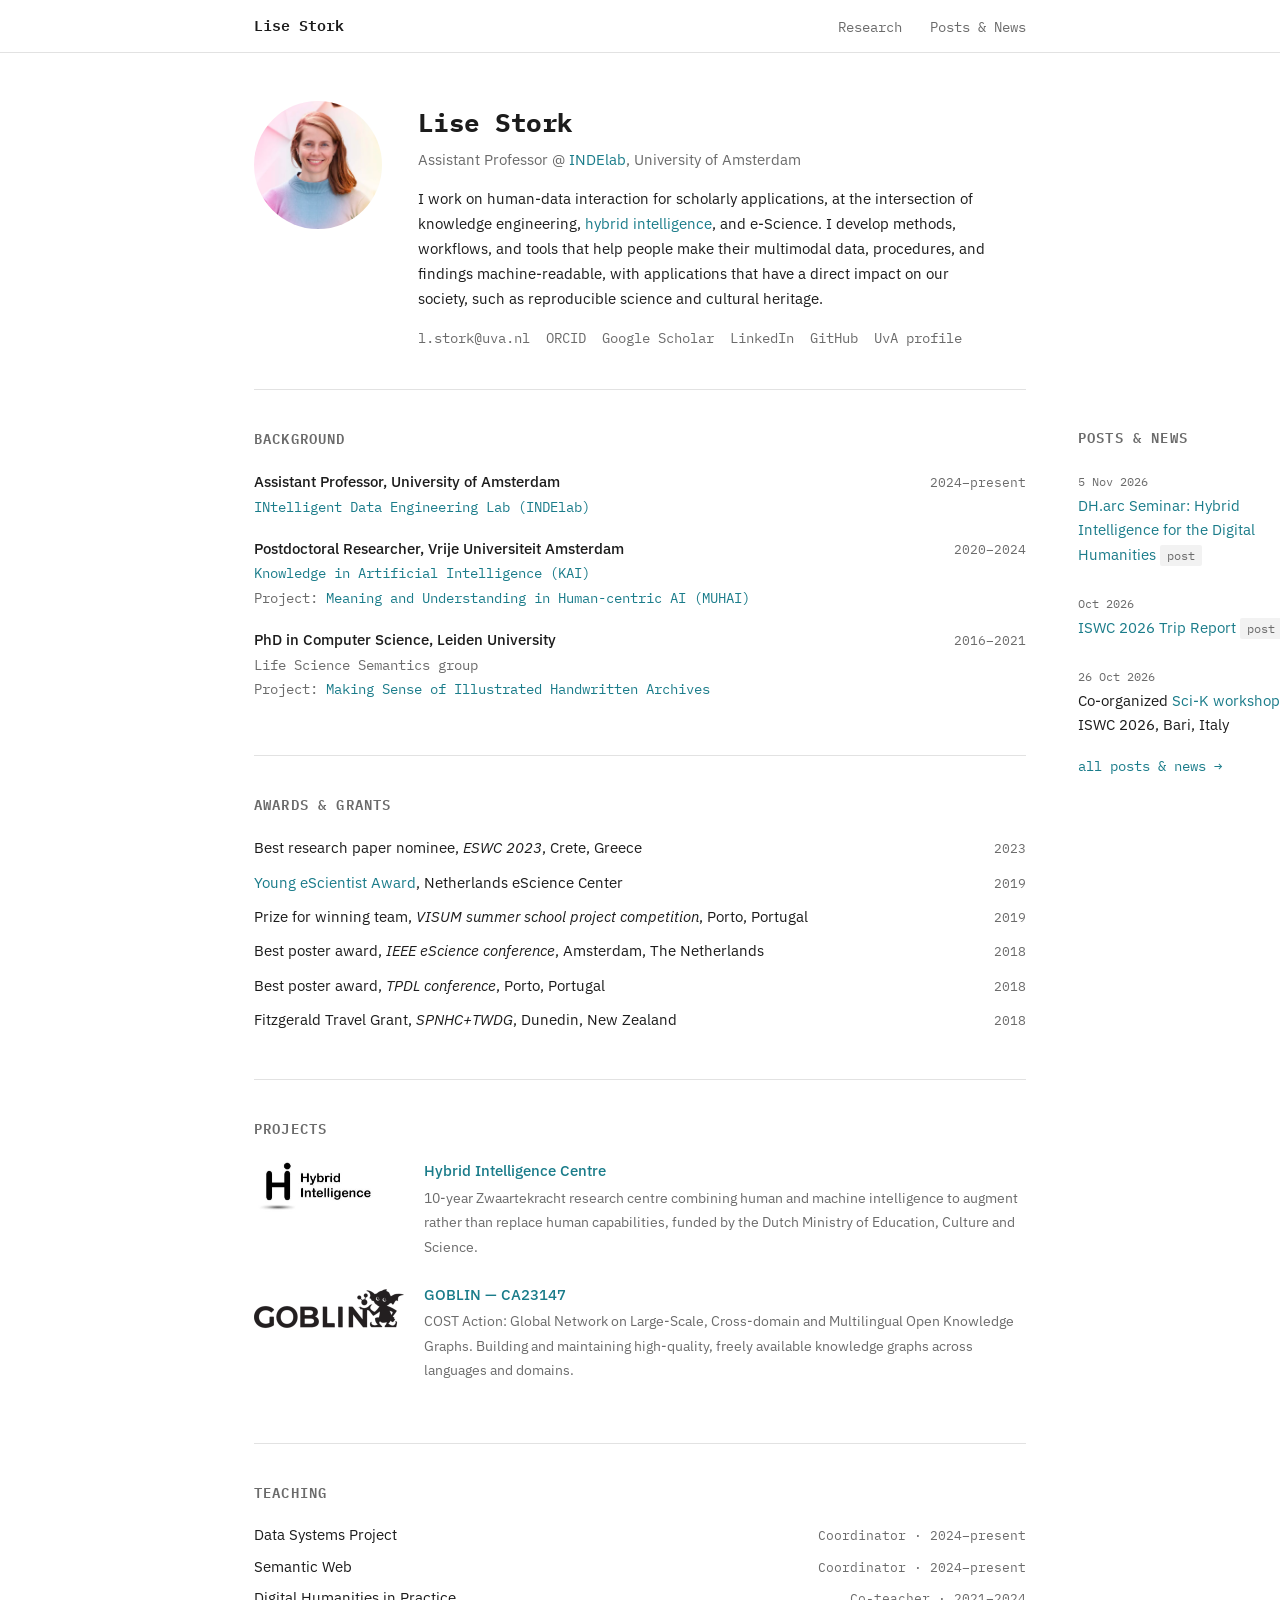
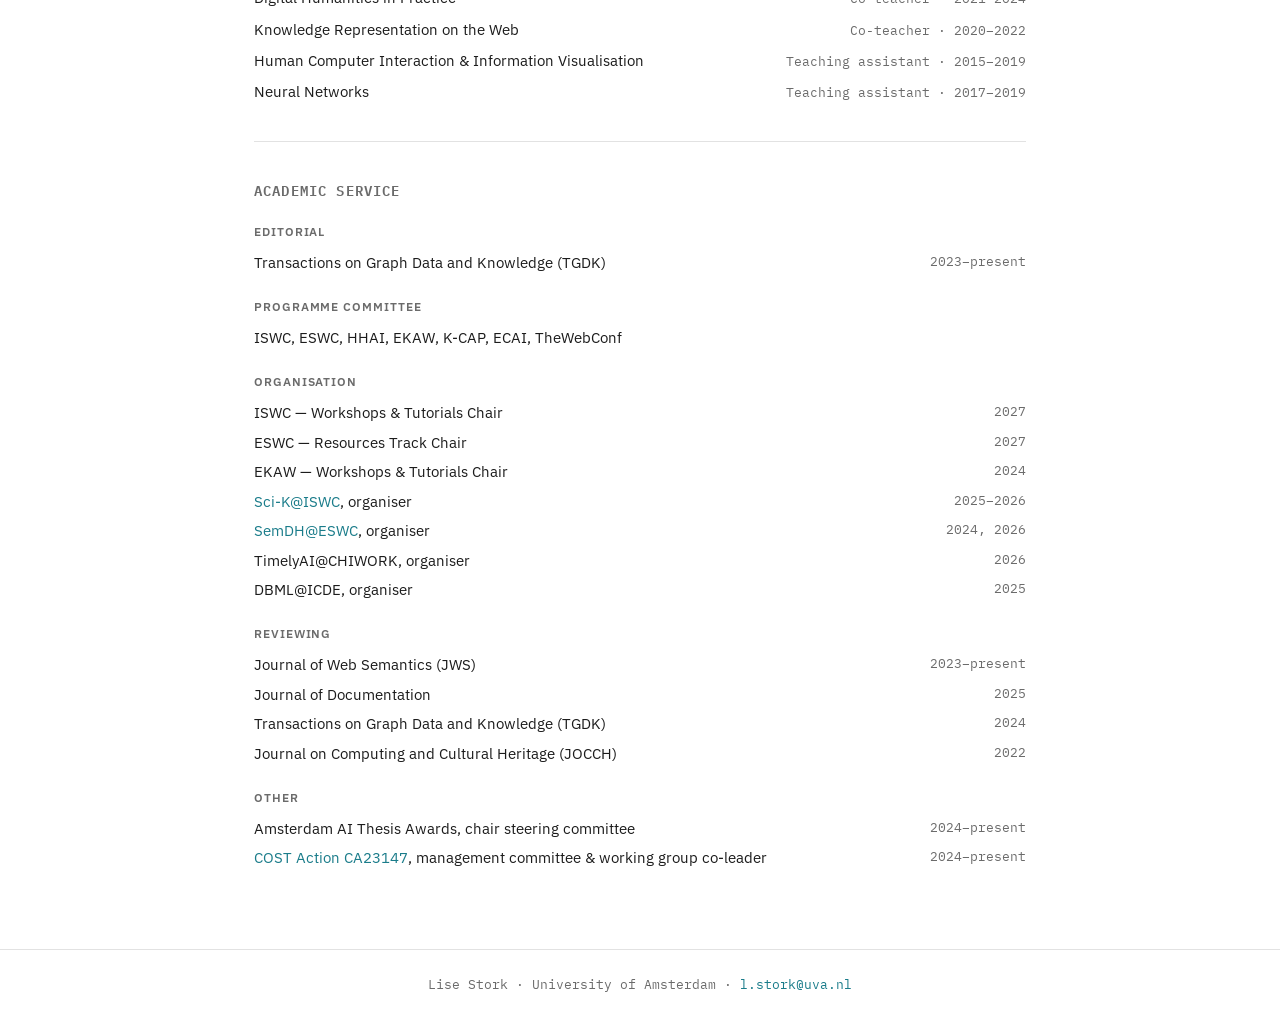
==== commit 70f171b4: "updated summary" ====
--- a/index.html
+++ b/index.html
@@ -34,10 +34,10 @@
       <p class="profile-bio">
         I work on human-data interaction for scholarly applications, at the intersection
         of knowledge engineering, <a href="https://www.hybrid-intelligence-centre.nl/">hybrid intelligence</a>,
-        and e-Science. I develop methods, workflows, and tools that help scholars and
-        researchers make their multimodal data and findings machine-readable for reuse and
-        reproducibility, with applications in cultural heritage, biodiversity, chemistry,
-        and the social sciences.
+        and e-Science. I develop methods, workflows, and tools that help people make their
+        multimodal data, procedures, and findings machine-readable, with applications that
+        have a direct impact on our society, such as reproducible science and cultural
+        heritage.
       </p>
       <div class="profile-links">
         <a class="email-link" href="#" data-u="l.stork" data-d="uva.nl">l.stork [at] uva.nl</a>
